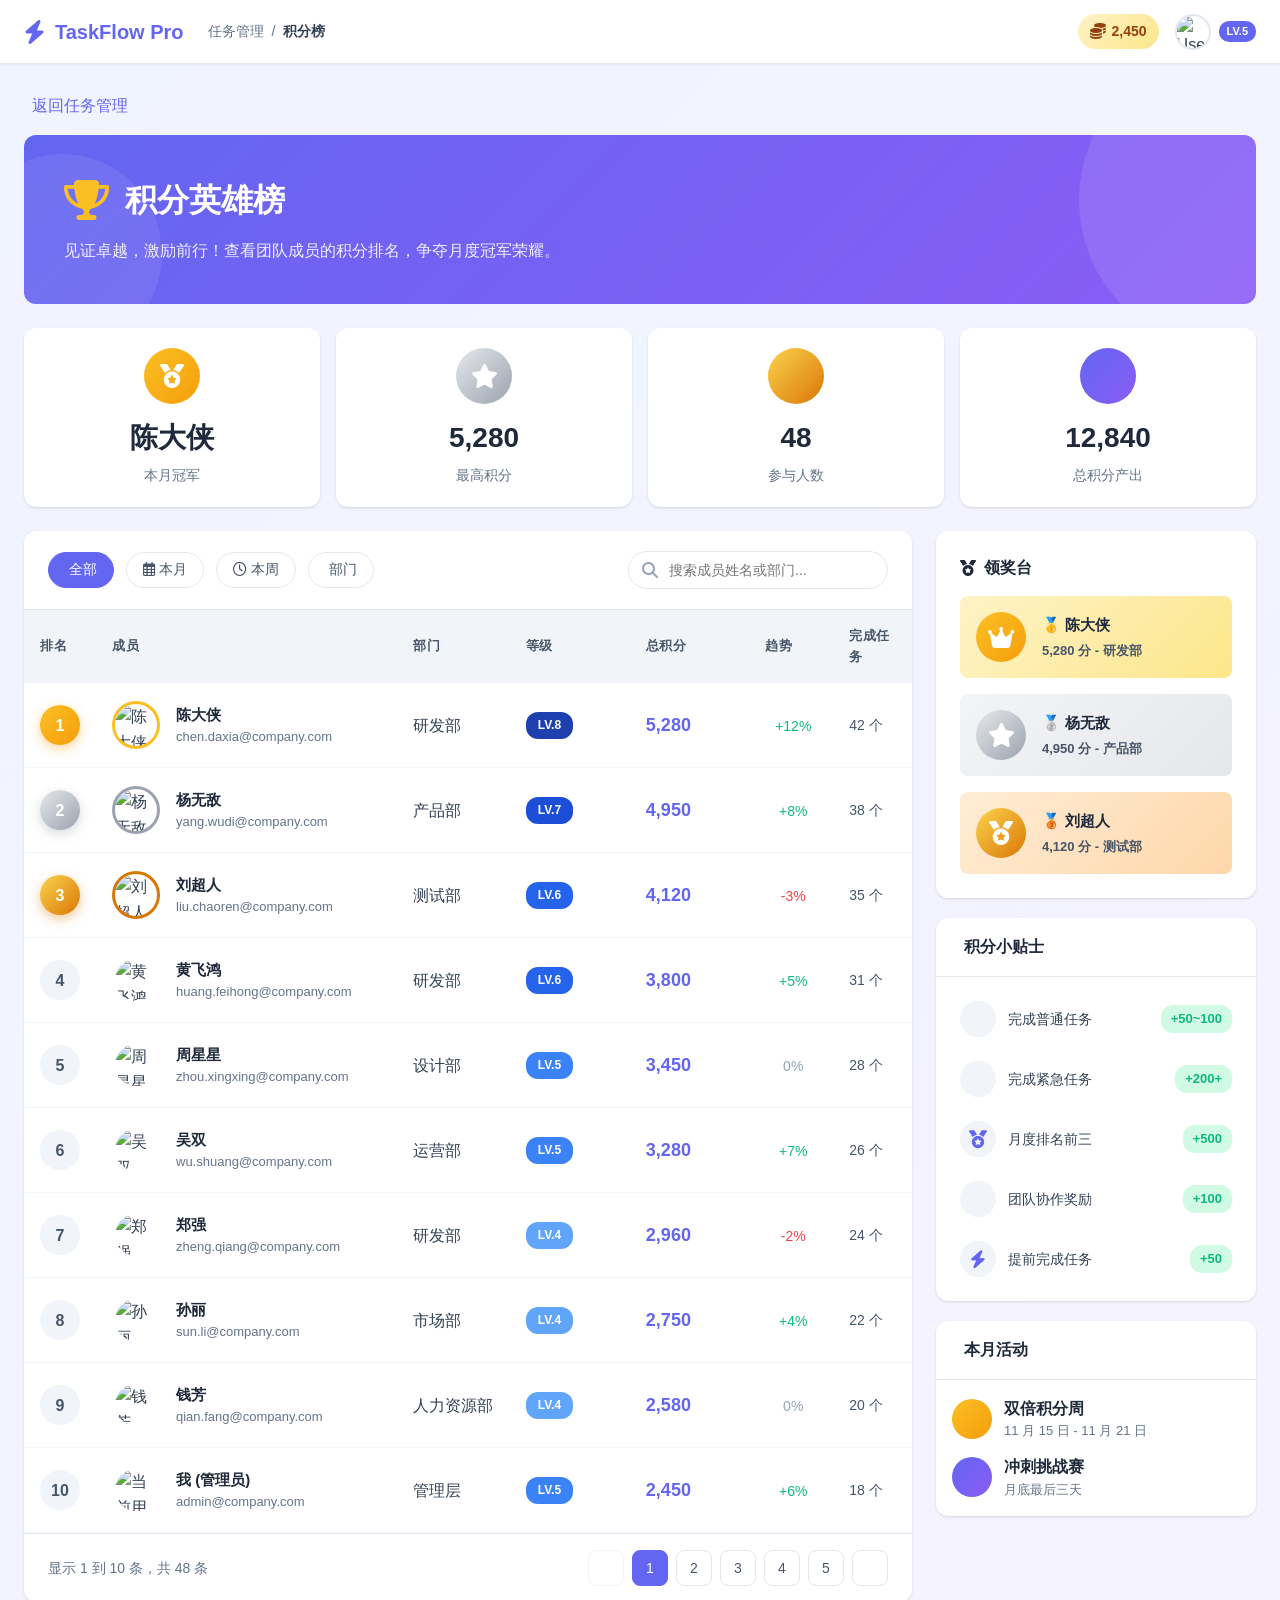
==== leaderboard.html @ abf3a522 "Title: 添加积分榜页面并实现英雄榜跳转功能 Key features implemented: - 新增 leaderboard.html 页面，包含完整的积分排行榜功能，包括排名展示、统计卡片" ====
<!DOCTYPE html>
<html lang="zh-CN">
<head>
    <meta charset="UTF-8">
    <meta name="viewport" content="width=device-width, initial-scale=1.0">
    <title>积分榜 - 任务与积分管理系统</title>
    <link rel="stylesheet" href="fonts/font-awesome.min.css">
    <link rel="stylesheet" href="styles.css">
    <style>
        /* 积分榜页面特有样式 */
        .leaderboard-content {
            max-width: 1400px;
            margin: 0 auto;
            padding: 24px;
        }

        .leaderboard-header {
            background: linear-gradient(135deg, var(--primary) 0%, var(--secondary) 100%);
            border-radius: var(--radius-lg);
            padding: 40px;
            color: var(--white);
            margin-bottom: 24px;
            position: relative;
            overflow: hidden;
        }

        .leaderboard-header::before {
            content: '';
            position: absolute;
            top: -50%;
            right: -10%;
            width: 300px;
            height: 300px;
            background: rgba(255,255,255,0.1);
            border-radius: 50%;
        }

        .leaderboard-header::after {
            content: '';
            position: absolute;
            bottom: -30%;
            left: -5%;
            width: 200px;
            height: 200px;
            background: rgba(255,255,255,0.08);
            border-radius: 50%;
        }

        .leaderboard-title {
            font-size: 32px;
            font-weight: 700;
            margin-bottom: 12px;
            display: flex;
            align-items: center;
            gap: 16px;
            position: relative;
            z-index: 1;
        }

        .leaderboard-title i {
            font-size: 40px;
            color: #fbbf24;
        }

        .leaderboard-subtitle {
            font-size: 16px;
            opacity: 0.9;
            position: relative;
            z-index: 1;
        }

        .leaderboard-stats {
            display: grid;
            grid-template-columns: repeat(4, 1fr);
            gap: 16px;
            margin-bottom: 24px;
        }

        .lb-stat-card {
            background: var(--white);
            border-radius: var(--radius-lg);
            padding: 20px;
            box-shadow: var(--shadow);
            text-align: center;
            transition: transform 0.2s, box-shadow 0.2s;
        }

        .lb-stat-card:hover {
            transform: translateY(-4px);
            box-shadow: var(--shadow-md);
        }

        .lb-stat-icon {
            width: 56px;
            height: 56px;
            margin: 0 auto 12px;
            border-radius: 50%;
            display: flex;
            align-items: center;
            justify-content: center;
            font-size: 24px;
        }

        .lb-stat-icon.gold { background: linear-gradient(135deg, #fbbf24 0%, #f59e0b 100%); color: var(--white); }
        .lb-stat-icon.silver { background: linear-gradient(135deg, #e5e7eb 0%, #9ca3af 100%); color: var(--white); }
        .lb-stat-icon.bronze { background: linear-gradient(135deg, #fcd34d 0%, #d97706 100%); color: var(--white); }
        .lb-stat-icon.participants { background: linear-gradient(135deg, var(--primary) 0%, var(--secondary) 100%); color: var(--white); }

        .lb-stat-value {
            font-size: 28px;
            font-weight: 700;
            color: var(--dark);
            display: block;
        }

        .lb-stat-label {
            font-size: 14px;
            color: var(--gray-500);
            margin-top: 4px;
            display: block;
        }

        .leaderboard-main {
            display: grid;
            grid-template-columns: 1fr 320px;
            gap: 24px;
        }

        .ranking-table-section {
            background: var(--white);
            border-radius: var(--radius-lg);
            box-shadow: var(--shadow);
            overflow: hidden;
        }

        .table-filters {
            padding: 20px 24px;
            border-bottom: 1px solid var(--gray-200);
            display: flex;
            align-items: center;
            justify-content: space-between;
            flex-wrap: wrap;
            gap: 16px;
        }

        .filter-group {
            display: flex;
            align-items: center;
            gap: 12px;
        }

        .filter-btn {
            padding: 8px 16px;
            border: 1px solid var(--gray-200);
            background: var(--white);
            border-radius: 20px;
            font-size: 14px;
            font-weight: 500;
            color: var(--gray-600);
            cursor: pointer;
            transition: all 0.2s;
        }

        .filter-btn:hover {
            border-color: var(--primary);
            color: var(--primary);
        }

        .filter-btn.active {
            background: var(--primary);
            color: var(--white);
            border-color: var(--primary);
        }

        .search-filter {
            position: relative;
        }

        .search-filter input {
            padding: 10px 16px 10px 40px;
            border: 1px solid var(--gray-200);
            border-radius: 20px;
            font-size: 14px;
            width: 260px;
            transition: border-color 0.2s, box-shadow 0.2s;
        }

        .search-filter i {
            position: absolute;
            left: 14px;
            top: 50%;
            transform: translateY(-50%);
            color: var(--gray-400);
        }

        .search-filter input:focus {
            outline: none;
            border-color: var(--primary);
            box-shadow: 0 0 0 3px rgba(99, 102, 241, 0.1);
        }

        .leaderboard-table {
            width: 100%;
            border-collapse: collapse;
        }

        .leaderboard-table thead {
            background: var(--gray-100);
        }

        .leaderboard-table th {
            padding: 16px;
            text-align: left;
            font-size: 13px;
            font-weight: 600;
            color: var(--gray-600);
            text-transform: uppercase;
            letter-spacing: 0.5px;
        }

        .leaderboard-table td {
            padding: 18px 16px;
            border-bottom: 1px solid var(--gray-100);
            vertical-align: middle;
        }

        .leaderboard-table tbody tr {
            transition: background 0.2s;
        }

        .leaderboard-table tbody tr:hover {
            background: #fafaff;
        }

        .rank-cell {
            width: 80px;
            text-align: center;
        }

        .rank-badge {
            width: 40px;
            height: 40px;
            border-radius: 50%;
            display: flex;
            align-items: center;
            justify-content: center;
            font-weight: 700;
            font-size: 16px;
            margin: 0 auto;
        }

        .rank-badge.rank-1 {
            background: linear-gradient(135deg, #fbbf24 0%, #f59e0b 100%);
            color: var(--white);
            box-shadow: 0 4px 12px rgba(245, 158, 11, 0.4);
        }

        .rank-badge.rank-2 {
            background: linear-gradient(135deg, #e5e7eb 0%, #9ca3af 100%);
            color: var(--white);
            box-shadow: 0 4px 12px rgba(156, 163, 175, 0.4);
        }

        .rank-badge.rank-3 {
            background: linear-gradient(135deg, #fcd34d 0%, #d97706 100%);
            color: var(--white);
            box-shadow: 0 4px 12px rgba(217, 119, 6, 0.4);
        }

        .rank-badge.rank-other {
            background: var(--gray-100);
            color: var(--gray-600);
        }

        .user-cell {
            display: flex;
            align-items: center;
            gap: 16px;
        }

        .user-cell img {
            width: 48px;
            height: 48px;
            border-radius: 50%;
            border: 3px solid transparent;
        }

        .rank-1 .user-cell img { border-color: #fbbf24; }
        .rank-2 .user-cell img { border-color: #9ca3af; }
        .rank-3 .user-cell img { border-color: #d97706; }

        .user-info-cell {
            display: flex;
            flex-direction: column;
        }

        .user-name {
            font-weight: 600;
            font-size: 15px;
            color: var(--dark);
        }

        .user-dept {
            font-size: 13px;
            color: var(--gray-500);
        }

        .points-cell {
            font-weight: 700;
            font-size: 18px;
            color: var(--primary);
        }

        .trend-cell {
            width: 80px;
            text-align: center;
        }

        .trend-up {
            color: var(--success);
            font-size: 14px;
        }

        .trend-down {
            color: var(--danger);
            font-size: 14px;
        }

        .trend-stable {
            color: var(--gray-400);
            font-size: 14px;
        }

        .tasks-cell {
            font-size: 14px;
            color: var(--gray-600);
        }

        .level-badge {
            display: inline-block;
            padding: 4px 12px;
            border-radius: 12px;
            font-size: 12px;
            font-weight: 600;
        }

        .level-badge.lv-1 { background: #dbeafe; color: #1e40af; }
        .level-badge.lv-2 { background: #bfdbfe; color: #1e3a8a; }
        .level-badge.lv-3 { background: #93c5fd; color: #1e3a8a; }
        .level-badge.lv-4 { background: #60a5fa; color: var(--white); }
        .level-badge.lv-5 { background: #3b82f6; color: var(--white); }
        .level-badge.lv-6 { background: #2563eb; color: var(--white); }
        .level-badge.lv-7 { background: #1d4ed8; color: var(--white); }
        .level-badge.lv-8 { background: #1e40af; color: var(--white); }
        .level-badge.lv-9 { background: #1e3a8a; color: var(--white); }
        .level-badge.lv-10 { background: linear-gradient(135deg, #7c3aed 0%, #6366f1 100%); color: var(--white); }

        /* 侧边栏 */
        .leaderboard-sidebar {
            display: flex;
            flex-direction: column;
            gap: 20px;
        }

        .medal-card {
            background: var(--white);
            border-radius: var(--radius-lg);
            box-shadow: var(--shadow);
            padding: 24px;
        }

        .medal-card .card-header {
            border-bottom: none;
            padding: 0 0 16px 0;
        }

        .medal-card .card-header h3 {
            font-size: 16px;
            font-weight: 700;
            color: var(--dark);
            display: flex;
            align-items: center;
            gap: 8px;
        }

        .medal-list {
            display: flex;
            flex-direction: column;
            gap: 16px;
        }

        .medal-item {
            display: flex;
            align-items: center;
            gap: 16px;
            padding: 16px;
            background: var(--gray-100);
            border-radius: var(--radius);
        }

        .medal-item.first {
            background: linear-gradient(135deg, #fef3c7 0%, #fde68a 100%);
        }

        .medal-item.second {
            background: linear-gradient(135deg, #f3f4f6 0%, #e5e7eb 100%);
        }

        .medal-item.third {
            background: linear-gradient(135deg, #ffedd5 0%, #fed7aa 100%);
        }

        .medal-icon {
            width: 50px;
            height: 50px;
            border-radius: 50%;
            display: flex;
            align-items: center;
            justify-content: center;
            font-size: 24px;
        }

        .medal-icon.gold { background: linear-gradient(135deg, #fbbf24 0%, #f59e0b 100%); color: var(--white); }
        .medal-icon.silver { background: linear-gradient(135deg, #e5e7eb 0%, #9ca3af 100%); color: var(--white); }
        .medal-icon.bronze { background: linear-gradient(135deg, #fcd34d 0%, #d97706 100%); color: var(--white); }

        .medal-user {
            flex: 1;
        }

        .medal-user .name {
            font-weight: 600;
            font-size: 15px;
            color: var(--dark);
            display: block;
        }

        .medal-user .score {
            font-size: 13px;
            color: var(--gray-600);
        }

        .rules-card {
            background: var(--white);
            border-radius: var(--radius-lg);
            box-shadow: var(--shadow);
            overflow: hidden;
        }

        .back-link {
            display: inline-flex;
            align-items: center;
            gap: 8px;
            color: var(--primary);
            text-decoration: none;
            font-weight: 500;
            margin-bottom: 16px;
            transition: color 0.2s;
        }

        .back-link:hover {
            color: var(--primary-dark);
        }

        /* 响应式 */
        @media (max-width: 1024px) {
            .leaderboard-main {
                grid-template-columns: 1fr;
            }

            .leaderboard-stats {
                grid-template-columns: repeat(2, 1fr);
            }
        }

        @media (max-width: 768px) {
            .leaderboard-header {
                padding: 24px;
            }

            .leaderboard-title {
                font-size: 24px;
            }

            .leaderboard-stats {
                grid-template-columns: 1fr;
            }

            .table-filters {
                flex-direction: column;
                align-items: stretch;
            }

            .filter-group {
                flex-wrap: wrap;
            }

            .search-filter input {
                width: 100%;
            }

            .leaderboard-table {
                font-size: 14px;
            }

            .rank-cell {
                width: 60px;
            }

            .rank-badge {
                width: 32px;
                height: 32px;
                font-size: 14px;
            }
        }
    </style>
</head>
<body>
    <header class="top-nav">
        <div class="nav-left">
            <div class="logo">
                <i class="fa-solid fa-bolt"></i>
                <span>TaskFlow Pro</span>
            </div>
            <div class="breadcrumb">
                <a href="index.html" style="color: var(--gray-500); text-decoration: none;">任务管理</a>
                <span>/</span>
                <span class="active">积分榜</span>
            </div>
        </div>
        <div class="nav-right">
            <div class="user-info">
                <div class="points-badge">
                    <i class="fa-solid fa-coins"></i>
                    <span id="user-points">2,450</span>
                </div>
                <div class="user-avatar">
                    <img src="https://ui-avatars.com/api/?name=Admin&background=6366f1&color=fff" alt="User">
                    <span class="level-tag">LV.5</span>
                </div>
            </div>
        </div>
    </header>

    <main class="leaderboard-content">
        <a href="index.html" class="back-link">
            <i class="fa-solid fa-arrow-left"></i>
            返回任务管理
        </a>

        <section class="leaderboard-header">
            <h1 class="leaderboard-title">
                <i class="fa-solid fa-trophy"></i>
                积分英雄榜
            </h1>
            <p class="leaderboard-subtitle">见证卓越，激励前行！查看团队成员的积分排名，争夺月度冠军荣耀。</p>
        </section>

        <section class="leaderboard-stats">
            <div class="lb-stat-card">
                <div class="lb-stat-icon gold">
                    <i class="fa-solid fa-medal"></i>
                </div>
                <span class="lb-stat-value" id="top-player">陈大侠</span>
                <span class="lb-stat-label">本月冠军</span>
            </div>
            <div class="lb-stat-card">
                <div class="lb-stat-icon silver">
                    <i class="fa-solid fa-star"></i>
                </div>
                <span class="lb-stat-value">5,280</span>
                <span class="lb-stat-label">最高积分</span>
            </div>
            <div class="lb-stat-card">
                <div class="lb-stat-icon bronze">
                    <i class="fa-solid fa-users"></i>
                </div>
                <span class="lb-stat-value">48</span>
                <span class="lb-stat-label">参与人数</span>
            </div>
            <div class="lb-stat-card">
                <div class="lb-stat-icon participants">
                    <i class="fa-solid fa-chart-line"></i>
                </div>
                <span class="lb-stat-value">12,840</span>
                <span class="lb-stat-label">总积分产出</span>
            </div>
        </section>

        <div class="leaderboard-main">
            <section class="ranking-table-section">
                <div class="table-filters">
                    <div class="filter-group">
                        <button class="filter-btn active" data-filter="all">
                            <i class="fa-solid fa-list"></i> 全部
                        </button>
                        <button class="filter-btn" data-filter="month">
                            <i class="fa-regular fa-calendar"></i> 本月
                        </button>
                        <button class="filter-btn" data-filter="week">
                            <i class="fa-regular fa-clock"></i> 本周
                        </button>
                        <button class="filter-btn" data-filter="dept">
                            <i class="fa-solid fa-building"></i> 部门
                        </button>
                    </div>
                    <div class="search-filter">
                        <i class="fa-solid fa-magnifying-glass"></i>
                        <input type="text" placeholder="搜索成员姓名或部门...">
                    </div>
                </div>

                <div class="table-container">
                    <table class="leaderboard-table">
                        <thead>
                            <tr>
                                <th class="rank-cell">排名</th>
                                <th width="35%">成员</th>
                                <th width="15%">部门</th>
                                <th width="15%">等级</th>
                                <th width="15%">总积分</th>
                                <th width="10%">趋势</th>
                                <th width="15%">完成任务</th>
                            </tr>
                        </thead>
                        <tbody>
                            <tr class="rank-1">
                                <td class="rank-cell">
                                    <div class="rank-badge rank-1">1</div>
                                </td>
                                <td>
                                    <div class="user-cell">
                                        <img src="https://ui-avatars.com/api/?name=Chen+X&background=ffd700&color=fff" alt="陈大侠">
                                        <div class="user-info-cell">
                                            <span class="user-name">陈大侠</span>
                                            <span class="user-dept">chen.daxia@company.com</span>
                                        </div>
                                    </div>
                                </td>
                                <td>研发部</td>
                                <td><span class="level-badge lv-8">LV.8</span></td>
                                <td class="points-cell">5,280</td>
                                <td class="trend-cell"><span class="trend-up"><i class="fa-solid fa-arrow-trend-up"></i> +12%</span></td>
                                <td class="tasks-cell">42 个</td>
                            </tr>
                            <tr class="rank-2">
                                <td class="rank-cell">
                                    <div class="rank-badge rank-2">2</div>
                                </td>
                                <td>
                                    <div class="user-cell">
                                        <img src="https://ui-avatars.com/api/?name=Yang+Y&background=c0c0c0&color=fff" alt="杨无敌">
                                        <div class="user-info-cell">
                                            <span class="user-name">杨无敌</span>
                                            <span class="user-dept">yang.wudi@company.com</span>
                                        </div>
                                    </div>
                                </td>
                                <td>产品部</td>
                                <td><span class="level-badge lv-7">LV.7</span></td>
                                <td class="points-cell">4,950</td>
                                <td class="trend-cell"><span class="trend-up"><i class="fa-solid fa-arrow-trend-up"></i> +8%</span></td>
                                <td class="tasks-cell">38 个</td>
                            </tr>
                            <tr class="rank-3">
                                <td class="rank-cell">
                                    <div class="rank-badge rank-3">3</div>
                                </td>
                                <td>
                                    <div class="user-cell">
                                        <img src="https://ui-avatars.com/api/?name=Liu+S&background=cd7f32&color=fff" alt="刘超人">
                                        <div class="user-info-cell">
                                            <span class="user-name">刘超人</span>
                                            <span class="user-dept">liu.chaoren@company.com</span>
                                        </div>
                                    </div>
                                </td>
                                <td>测试部</td>
                                <td><span class="level-badge lv-6">LV.6</span></td>
                                <td class="points-cell">4,120</td>
                                <td class="trend-cell"><span class="trend-down"><i class="fa-solid fa-arrow-trend-down"></i> -3%</span></td>
                                <td class="tasks-cell">35 个</td>
                            </tr>
                            <tr>
                                <td class="rank-cell">
                                    <div class="rank-badge rank-other">4</div>
                                </td>
                                <td>
                                    <div class="user-cell">
                                        <img src="https://ui-avatars.com/api/?name=Huang+R&background=random" alt="黄飞鸿">
                                        <div class="user-info-cell">
                                            <span class="user-name">黄飞鸿</span>
                                            <span class="user-dept">huang.feihong@company.com</span>
                                        </div>
                                    </div>
                                </td>
                                <td>研发部</td>
                                <td><span class="level-badge lv-6">LV.6</span></td>
                                <td class="points-cell">3,800</td>
                                <td class="trend-cell"><span class="trend-up"><i class="fa-solid fa-arrow-trend-up"></i> +5%</span></td>
                                <td class="tasks-cell">31 个</td>
                            </tr>
                            <tr>
                                <td class="rank-cell">
                                    <div class="rank-badge rank-other">5</div>
                                </td>
                                <td>
                                    <div class="user-cell">
                                        <img src="https://ui-avatars.com/api/?name=Zhou+J&background=random" alt="周星星">
                                        <div class="user-info-cell">
                                            <span class="user-name">周星星</span>
                                            <span class="user-dept">zhou.xingxing@company.com</span>
                                        </div>
                                    </div>
                                </td>
                                <td>设计部</td>
                                <td><span class="level-badge lv-5">LV.5</span></td>
                                <td class="points-cell">3,450</td>
                                <td class="trend-cell"><span class="trend-stable"><i class="fa-solid fa-minus"></i> 0%</span></td>
                                <td class="tasks-cell">28 个</td>
                            </tr>
                            <tr>
                                <td class="rank-cell">
                                    <div class="rank-badge rank-other">6</div>
                                </td>
                                <td>
                                    <div class="user-cell">
                                        <img src="https://ui-avatars.com/api/?name=Wu+S&background=random" alt="吴双">
                                        <div class="user-info-cell">
                                            <span class="user-name">吴双</span>
                                            <span class="user-dept">wu.shuang@company.com</span>
                                        </div>
                                    </div>
                                </td>
                                <td>运营部</td>
                                <td><span class="level-badge lv-5">LV.5</span></td>
                                <td class="points-cell">3,280</td>
                                <td class="trend-cell"><span class="trend-up"><i class="fa-solid fa-arrow-trend-up"></i> +7%</span></td>
                                <td class="tasks-cell">26 个</td>
                            </tr>
                            <tr>
                                <td class="rank-cell">
                                    <div class="rank-badge rank-other">7</div>
                                </td>
                                <td>
                                    <div class="user-cell">
                                        <img src="https://ui-avatars.com/api/?name=Zheng+Q&background=random" alt="郑强">
                                        <div class="user-info-cell">
                                            <span class="user-name">郑强</span>
                                            <span class="user-dept">zheng.qiang@company.com</span>
                                        </div>
                                    </div>
                                </td>
                                <td>研发部</td>
                                <td><span class="level-badge lv-4">LV.4</span></td>
                                <td class="points-cell">2,960</td>
                                <td class="trend-cell"><span class="trend-down"><i class="fa-solid fa-arrow-trend-down"></i> -2%</span></td>
                                <td class="tasks-cell">24 个</td>
                            </tr>
                            <tr>
                                <td class="rank-cell">
                                    <div class="rank-badge rank-other">8</div>
                                </td>
                                <td>
                                    <div class="user-cell">
                                        <img src="https://ui-avatars.com/api/?name=Sun+L&background=random" alt="孙丽">
                                        <div class="user-info-cell">
                                            <span class="user-name">孙丽</span>
                                            <span class="user-dept">sun.li@company.com</span>
                                        </div>
                                    </div>
                                </td>
                                <td>市场部</td>
                                <td><span class="level-badge lv-4">LV.4</span></td>
                                <td class="points-cell">2,750</td>
                                <td class="trend-cell"><span class="trend-up"><i class="fa-solid fa-arrow-trend-up"></i> +4%</span></td>
                                <td class="tasks-cell">22 个</td>
                            </tr>
                            <tr>
                                <td class="rank-cell">
                                    <div class="rank-badge rank-other">9</div>
                                </td>
                                <td>
                                    <div class="user-cell">
                                        <img src="https://ui-avatars.com/api/?name=Qian+F&background=random" alt="钱芳">
                                        <div class="user-info-cell">
                                            <span class="user-name">钱芳</span>
                                            <span class="user-dept">qian.fang@company.com</span>
                                        </div>
                                    </div>
                                </td>
                                <td>人力资源部</td>
                                <td><span class="level-badge lv-4">LV.4</span></td>
                                <td class="points-cell">2,580</td>
                                <td class="trend-cell"><span class="trend-stable"><i class="fa-solid fa-minus"></i> 0%</span></td>
                                <td class="tasks-cell">20 个</td>
                            </tr>
                            <tr>
                                <td class="rank-cell">
                                    <div class="rank-badge rank-other">10</div>
                                </td>
                                <td>
                                    <div class="user-cell">
                                        <img src="https://ui-avatars.com/api/?name=User&background=random" alt="当前用户">
                                        <div class="user-info-cell">
                                            <span class="user-name">我 (管理员)</span>
                                            <span class="user-dept">admin@company.com</span>
                                        </div>
                                    </div>
                                </td>
                                <td>管理层</td>
                                <td><span class="level-badge lv-5">LV.5</span></td>
                                <td class="points-cell">2,450</td>
                                <td class="trend-cell"><span class="trend-up"><i class="fa-solid fa-arrow-trend-up"></i> +6%</span></td>
                                <td class="tasks-cell">18 个</td>
                            </tr>
                        </tbody>
                    </table>
                </div>

                <div class="pagination">
                    <span class="page-info">显示 1 到 10 条，共 48 条</span>
                    <div class="page-buttons">
                        <button class="page-btn disabled"><i class="fa-solid fa-chevron-left"></i></button>
                        <button class="page-btn active">1</button>
                        <button class="page-btn">2</button>
                        <button class="page-btn">3</button>
                        <button class="page-btn">4</button>
                        <button class="page-btn">5</button>
                        <button class="page-btn"><i class="fa-solid fa-chevron-right"></i></button>
                    </div>
                </div>
            </section>

            <aside class="leaderboard-sidebar">
                <div class="medal-card">
                    <div class="card-header">
                        <h3><i class="fa-solid fa-medal"></i> 领奖台</h3>
                    </div>
                    <div class="medal-list">
                        <div class="medal-item first">
                            <div class="medal-icon gold">
                                <i class="fa-solid fa-crown"></i>
                            </div>
                            <div class="medal-user">
                                <span class="name">🥇 陈大侠</span>
                                <span class="score">5,280 分 - 研发部</span>
                            </div>
                        </div>
                        <div class="medal-item second">
                            <div class="medal-icon silver">
                                <i class="fa-solid fa-star"></i>
                            </div>
                            <div class="medal-user">
                                <span class="name">🥈 杨无敌</span>
                                <span class="score">4,950 分 - 产品部</span>
                            </div>
                        </div>
                        <div class="medal-item third">
                            <div class="medal-icon bronze">
                                <i class="fa-solid fa-medal"></i>
                            </div>
                            <div class="medal-user">
                                <span class="name">🥉 刘超人</span>
                                <span class="score">4,120 分 - 测试部</span>
                            </div>
                        </div>
                    </div>
                </div>

                <div class="rules-card">
                    <div class="card-header">
                        <h3><i class="fa-regular fa-lightbulb"></i> 积分小贴士</h3>
                    </div>
                    <ul class="rules-list">
                        <li>
                            <span class="rule-icon"><i class="fa-regular fa-clipboard"></i></span>
                            <div class="rule-desc"><span>完成普通任务</span><span class="rule-points">+50~100</span></div>
                        </li>
                        <li>
                            <span class="rule-icon"><i class="fa-solid fa-fire"></i></span>
                            <div class="rule-desc"><span>完成紧急任务</span><span class="rule-points">+200+</span></div>
                        </li>
                        <li>
                            <span class="rule-icon"><i class="fa-solid fa-medal"></i></span>
                            <div class="rule-desc"><span>月度排名前三</span><span class="rule-points">+500</span></div>
                        </li>
                        <li>
                            <span class="rule-icon"><i class="fa-solid fa-users"></i></span>
                            <div class="rule-desc"><span>团队协作奖励</span><span class="rule-points">+100</span></div>
                        </li>
                        <li>
                            <span class="rule-icon"><i class="fa-solid fa-bolt"></i></span>
                            <div class="rule-desc"><span>提前完成任务</span><span class="rule-points">+50</span></div>
                        </li>
                    </ul>
                </div>

                <div class="rules-card">
                    <div class="card-header">
                        <h3><i class="fa-solid fa-calendar-trophy"></i> 本月活动</h3>
                    </div>
                    <div style="padding: 16px;">
                        <div style="display: flex; align-items: center; gap: 12px; margin-bottom: 12px;">
                            <div style="width: 40px; height: 40px; background: linear-gradient(135deg, #fbbf24 0%, #f59e0b 100%); border-radius: 50%; display: flex; align-items: center; justify-content: center; color: white; font-size: 18px;">
                                <i class="fa-solid fa-gift"></i>
                            </div>
                            <div>
                                <div style="font-weight: 600; color: var(--dark);">双倍积分周</div>
                                <div style="font-size: 13px; color: var(--gray-500);">11 月 15 日 - 11 月 21 日</div>
                            </div>
                        </div>
                        <div style="display: flex; align-items: center; gap: 12px;">
                            <div style="width: 40px; height: 40px; background: linear-gradient(135deg, var(--primary) 0%, var(--secondary) 100%); border-radius: 50%; display: flex; align-items: center; justify-content: center; color: white; font-size: 18px;">
                                <i class="fa-solid fa-flag-checkered"></i>
                            </div>
                            <div>
                                <div style="font-weight: 600; color: var(--dark);">冲刺挑战赛</div>
                                <div style="font-size: 13px; color: var(--gray-500);">月底最后三天</div>
                            </div>
                        </div>
                    </div>
                </div>
            </aside>
        </div>
    </main>

    <script>
        // 筛选按钮交互
        document.querySelectorAll('.filter-btn').forEach(btn => {
            btn.addEventListener('click', function() {
                document.querySelectorAll('.filter-btn').forEach(b => b.classList.remove('active'));
                this.classList.add('active');
            });
        });

        // 搜索功能
        const searchInput = document.querySelector('.search-filter input');
        searchInput.addEventListener('input', function() {
            const searchTerm = this.value.toLowerCase();
            document.querySelectorAll('.leaderboard-table tbody tr').forEach(row => {
                const userName = row.querySelector('.user-name')?.textContent.toLowerCase() || '';
                const userDept = row.querySelector('.user-dept')?.textContent.toLowerCase() || '';
                const dept = row.cells[2]?.textContent.toLowerCase() || '';
                
                if (userName.includes(searchTerm) || userDept.includes(searchTerm) || dept.includes(searchTerm)) {
                    row.style.display = '';
                } else {
                    row.style.display = 'none';
                }
            });
        });
    </script>
</body>
</html>
---- styles.css ----
:root {
    --primary: #6366f1;
    --primary-dark: #4f46e5;
    --secondary: #8b5cf6;
    --success: #10b981;
    --warning: #f59e0b;
    --danger: #ef4444;
    --info: #3b82f6;
    --dark: #1e293b;
    --gray-100: #f1f5f9;
    --gray-200: #e2e8f0;
    --gray-300: #cbd5e1;
    --gray-400: #94a3b8;
    --gray-500: #64748b;
    --gray-600: #475569;
    --gray-700: #334155;
    --white: #ffffff;
    --shadow-sm: 0 1px 2px 0 rgb(0 0 0 / 0.05);
    --shadow: 0 1px 3px 0 rgb(0 0 0 / 0.1), 0 1px 2px -1px rgb(0 0 0 / 0.1);
    --shadow-md: 0 4px 6px -1px rgb(0 0 0 / 0.1), 0 2px 4px -2px rgb(0 0 0 / 0.1);
    --shadow-lg: 0 10px 15px -3px rgb(0 0 0 / 0.1), 0 4px 6px -4px rgb(0 0 0 / 0.1);
    --radius: 8px;
    --radius-lg: 12px;
}

/* Font Awesome Local Fonts - 已移至 fonts/font-awesome.min.css */

* {
    margin: 0;
    padding: 0;
    box-sizing: border-box;
}

body {
    font-family: -apple-system, BlinkMacSystemFont, 'Segoe UI', Roboto, 'Helvetica Neue', Arial, sans-serif;
    background: linear-gradient(135deg, #f0f4ff 0%, #f5f3ff 100%);
    color: var(--gray-700);
    line-height: 1.6;
    min-height: 100vh;
}

/* 顶部导航 */
.top-nav {
    background: var(--white);
    border-bottom: 1px solid var(--gray-200);
    padding: 0 24px;
    height: 64px;
    display: flex;
    align-items: center;
    justify-content: space-between;
    position: sticky;
    top: 0;
    z-index: 100;
    box-shadow: var(--shadow-sm);
}

.nav-left {
    display: flex;
    align-items: center;
    gap: 24px;
}

.logo {
    display: flex;
    align-items: center;
    gap: 10px;
    font-size: 20px;
    font-weight: 700;
    color: var(--primary);
}

.logo i {
    font-size: 24px;
}

.breadcrumb {
    display: flex;
    align-items: center;
    gap: 8px;
    color: var(--gray-500);
    font-size: 14px;
}

.breadcrumb .active {
    color: var(--gray-700);
    font-weight: 600;
}

.nav-right {
    display: flex;
    align-items: center;
}

.user-info {
    display: flex;
    align-items: center;
    gap: 16px;
}

.points-badge {
    display: flex;
    align-items: center;
    gap: 6px;
    background: linear-gradient(135deg, #fef3c7 0%, #fde68a 100%);
    color: #92400e;
    padding: 6px 12px;
    border-radius: 20px;
    font-weight: 600;
    font-size: 14px;
}

.points-badge i {
    font-size: 16px;
}

.user-avatar {
    position: relative;
    display: flex;
    align-items: center;
    gap: 8px;
}

.user-avatar img {
    width: 36px;
    height: 36px;
    border-radius: 50%;
    border: 2px solid var(--gray-200);
}

.level-tag {
    background: var(--primary);
    color: var(--white);
    font-size: 11px;
    padding: 2px 8px;
    border-radius: 10px;
    font-weight: 600;
}

/* 主内容区 */
.main-content {
    max-width: 1400px;
    margin: 0 auto;
    padding: 24px;
    display: grid;
    grid-template-columns: 1fr 320px;
    gap: 24px;
}

/* 统计条 - 紧凑版 */
.stats-bar {
    grid-column: 1 / -1;
    display: grid;
    grid-template-columns: repeat(4, 1fr);
    gap: 16px;
    margin-bottom: 8px;
}

.stat-item {
    background: var(--white);
    border-radius: var(--radius-lg);
    padding: 16px 20px;
    display: flex;
    align-items: center;
    gap: 16px;
    box-shadow: var(--shadow);
    transition: transform 0.2s, box-shadow 0.2s;
}

.stat-item:hover {
    transform: translateY(-2px);
    box-shadow: var(--shadow-md);
}

.stat-item.highlight {
    background: linear-gradient(135deg, var(--primary) 0%, var(--secondary) 100%);
    color: var(--white);
}

.stat-icon {
    width: 48px;
    height: 48px;
    border-radius: var(--radius);
    display: flex;
    align-items: center;
    justify-content: center;
    font-size: 24px;
    flex-shrink: 0;
}

.stat-icon.blue { background: #dbeafe; color: var(--info); }
.stat-icon.orange { background: #ffedd5; color: var(--warning); }
.stat-icon.green { background: #d1fae5; color: var(--success); }
.stat-icon.purple { background: rgba(255,255,255,0.2); color: var(--white); }

.stat-details {
    display: flex;
    flex-direction: column;
}

.stat-value {
    font-size: 24px;
    font-weight: 700;
    line-height: 1.2;
}

.stat-label {
    font-size: 13px;
    opacity: 0.8;
}

.stat-item.highlight .stat-label {
    opacity: 0.9;
}

/* 表格区域 */
.table-section {
    background: var(--white);
    border-radius: var(--radius-lg);
    box-shadow: var(--shadow);
    overflow: hidden;
}

.section-header {
    padding: 20px 24px;
    border-bottom: 1px solid var(--gray-200);
    display: flex;
    align-items: center;
    justify-content: space-between;
    flex-wrap: wrap;
    gap: 16px;
}

.section-title {
    font-size: 18px;
    font-weight: 700;
    color: var(--dark);
}

.action-buttons {
    display: flex;
    align-items: center;
    gap: 12px;
}

.search-box {
    position: relative;
    display: flex;
    align-items: center;
}

.search-box i {
    position: absolute;
    left: 12px;
    color: var(--gray-400);
    font-size: 16px;
}

.search-box input {
    padding: 10px 12px 10px 36px;
    border: 1px solid var(--gray-200);
    border-radius: var(--radius);
    font-size: 14px;
    width: 280px;
    transition: border-color 0.2s, box-shadow 0.2s;
}

.search-box input:focus {
    outline: none;
    border-color: var(--primary);
    box-shadow: 0 0 0 3px rgba(99, 102, 241, 0.1);
}

.btn {
    display: inline-flex;
    align-items: center;
    gap: 8px;
    padding: 10px 20px;
    border: none;
    border-radius: var(--radius);
    font-size: 14px;
    font-weight: 600;
    cursor: pointer;
    transition: all 0.2s;
}

.btn-primary {
    background: linear-gradient(135deg, var(--primary) 0%, var(--primary-dark) 100%);
    color: var(--white);
    box-shadow: 0 2px 4px rgba(99, 102, 241, 0.3);
}

.btn-primary:hover {
    transform: translateY(-1px);
    box-shadow: 0 4px 8px rgba(99, 102, 241, 0.4);
}

.btn-secondary {
    background: var(--gray-100);
    color: var(--gray-700);
}

.btn-secondary:hover {
    background: var(--gray-200);
}

/* 数据表格 */
.table-container {
    overflow-x: auto;
}

.data-table {
    width: 100%;
    border-collapse: collapse;
}

.data-table thead {
    background: var(--gray-100);
}

.data-table th {
    padding: 14px 16px;
    text-align: left;
    font-size: 13px;
    font-weight: 600;
    color: var(--gray-600);
    text-transform: uppercase;
    letter-spacing: 0.5px;
    border-bottom: 1px solid var(--gray-200);
}

.data-table td {
    padding: 16px;
    border-bottom: 1px solid var(--gray-100);
    vertical-align: middle;
}

.data-table tbody tr:hover {
    background: #fafaff;
}

/* 状态徽章 */
.status-badge {
    display: inline-flex;
    align-items: center;
    gap: 6px;
    padding: 6px 12px;
    border-radius: 20px;
    font-size: 13px;
    font-weight: 500;
}

.status-done {
    background: #d1fae5;
    color: #065f46;
}

.status-progress {
    background: #dbeafe;
    color: #1e40af;
}

.status-pending {
    background: #f3f4f6;
    color: #4b5563;
}

/* 任务名称 */
.task-name {
    display: flex;
    flex-direction: column;
    gap: 4px;
}

.task-id {
    font-size: 12px;
    color: var(--gray-400);
    font-weight: 500;
}

/* 优先级徽章 */
.priority-badge {
    display: inline-flex;
    align-items: center;
    gap: 4px;
    padding: 4px 10px;
    border-radius: 6px;
    font-size: 12px;
    font-weight: 600;
}

.priority-badge.urgent {
    background: #fee2e2;
    color: #991b1b;
}

.priority-badge.high {
    background: #ffedd5;
    color: #9a3412;
}

.priority-badge.medium {
    background: #fef3c7;
    color: #92400e;
}

.priority-badge.low {
    background: #e0e7ff;
    color: #3730a3;
}

/* 负责人 */
.assignee {
    display: flex;
    align-items: center;
    gap: 8px;
}

.assignee img {
    width: 28px;
    height: 28px;
    border-radius: 50%;
}

.assignee span {
    font-weight: 500;
}

.date-cell {
    color: var(--gray-600);
    font-size: 14px;
}

.points-value {
    display: inline-block;
    background: linear-gradient(135deg, #fef3c7 0%, #fde68a 100%);
    color: #92400e;
    padding: 4px 12px;
    border-radius: 20px;
    font-weight: 700;
    font-size: 14px;
}

/* 操作按钮 */
.btn-icon {
    background: transparent;
    border: none;
    color: var(--gray-400);
    cursor: pointer;
    padding: 6px;
    border-radius: 6px;
    transition: all 0.2s;
    font-size: 18px;
}

.btn-icon:hover {
    background: var(--gray-100);
    color: var(--primary);
}

.btn-icon.success:hover {
    color: var(--success);
    background: #d1fae5;
}

/* 分页 */
.pagination {
    padding: 16px 24px;
    display: flex;
    align-items: center;
    justify-content: space-between;
    border-top: 1px solid var(--gray-200);
}

.page-info {
    font-size: 14px;
    color: var(--gray-500);
}

.page-buttons {
    display: flex;
    gap: 8px;
}

.page-btn {
    width: 36px;
    height: 36px;
    display: flex;
    align-items: center;
    justify-content: center;
    border: 1px solid var(--gray-200);
    background: var(--white);
    border-radius: var(--radius);
    cursor: pointer;
    font-size: 14px;
    font-weight: 500;
    color: var(--gray-600);
    transition: all 0.2s;
}

.page-btn:hover:not(.disabled):not(.active) {
    border-color: var(--primary);
    color: var(--primary);
}

.page-btn.active {
    background: var(--primary);
    color: var(--white);
    border-color: var(--primary);
}

.page-btn.disabled {
    opacity: 0.5;
    cursor: not-allowed;
}

/* 侧边栏 */
.sidebar {
    display: flex;
    flex-direction: column;
    gap: 20px;
}

.card {
    background: var(--white);
    border-radius: var(--radius-lg);
    box-shadow: var(--shadow);
    overflow: hidden;
}

.card-header {
    padding: 16px 20px;
    border-bottom: 1px solid var(--gray-200);
    display: flex;
    align-items: center;
    justify-content: space-between;
}

.card-header h3 {
    font-size: 16px;
    font-weight: 700;
    color: var(--dark);
    display: flex;
    align-items: center;
    gap: 8px;
}

.view-all {
    font-size: 13px;
    color: var(--primary);
    text-decoration: none;
    font-weight: 500;
}

.view-all:hover {
    text-decoration: underline;
}

/* 排行榜 */
.ranking-list {
    padding: 12px;
}

.rank-item {
    display: flex;
    align-items: center;
    gap: 12px;
    padding: 12px;
    border-radius: var(--radius);
    transition: background 0.2s;
}

.rank-item:hover {
    background: var(--gray-100);
}

.rank-num {
    width: 28px;
    height: 28px;
    display: flex;
    align-items: center;
    justify-content: center;
    font-weight: 700;
    font-size: 14px;
    color: var(--gray-500);
}

.rank-1 .rank-num {
    background: linear-gradient(135deg, #fbbf24 0%, #f59e0b 100%);
    color: var(--white);
    border-radius: 50%;
}

.rank-2 .rank-num {
    background: linear-gradient(135deg, #e5e7eb 0%, #9ca3af 100%);
    color: var(--white);
    border-radius: 50%;
}

.rank-3 .rank-num {
    background: linear-gradient(135deg, #fcd34d 0%, #d97706 100%);
    color: var(--white);
    border-radius: 50%;
}

.rank-item .avatar {
    width: 40px;
    height: 40px;
    border-radius: 50%;
    border: 2px solid var(--gray-200);
}

.rank-1 .avatar { border-color: #fbbf24; }
.rank-2 .avatar { border-color: #9ca3af; }
.rank-3 .avatar { border-color: #d97706; }

.rank-info {
    flex: 1;
    display: flex;
    flex-direction: column;
}

.rank-info .name {
    font-weight: 600;
    font-size: 14px;
    color: var(--dark);
}

.rank-info .dept {
    font-size: 12px;
    color: var(--gray-500);
}

.score {
    font-weight: 700;
    color: var(--primary);
    font-size: 15px;
}

/* 积分规则 */
.rules-list {
    list-style: none;
    padding: 12px;
}

.rules-list li {
    display: flex;
    align-items: center;
    gap: 12px;
    padding: 12px;
    border-radius: var(--radius);
    transition: background 0.2s;
}

.rules-list li:hover {
    background: var(--gray-100);
}

.rule-icon {
    width: 36px;
    height: 36px;
    background: var(--gray-100);
    border-radius: 50%;
    display: flex;
    align-items: center;
    justify-content: center;
    color: var(--primary);
    font-size: 18px;
}

.rule-desc {
    flex: 1;
    display: flex;
    justify-content: space-between;
    align-items: center;
    font-size: 14px;
}

.rule-desc span:first-child {
    color: var(--gray-700);
}

.rule-points {
    font-weight: 700;
    color: var(--success);
    background: #d1fae5;
    padding: 4px 10px;
    border-radius: 12px;
    font-size: 13px;
}

/* 弹窗 */
.modal-overlay {
    position: fixed;
    top: 0;
    left: 0;
    right: 0;
    bottom: 0;
    background: rgba(0, 0, 0, 0.5);
    display: flex;
    align-items: center;
    justify-content: center;
    z-index: 1000;
    backdrop-filter: blur(4px);
}

.modal {
    background: var(--white);
    border-radius: var(--radius-lg);
    width: 100%;
    max-width: 560px;
    max-height: 90vh;
    overflow-y: auto;
    box-shadow: var(--shadow-lg);
    animation: modalSlideIn 0.3s ease;
}

@keyframes modalSlideIn {
    from {
        opacity: 0;
        transform: translateY(-20px);
    }
    to {
        opacity: 1;
        transform: translateY(0);
    }
}

.modal-header {
    padding: 20px 24px;
    border-bottom: 1px solid var(--gray-200);
    display: flex;
    align-items: center;
    justify-content: space-between;
}

.modal-header h3 {
    font-size: 18px;
    font-weight: 700;
    color: var(--dark);
}

.close-btn {
    background: transparent;
    border: none;
    font-size: 24px;
    color: var(--gray-400);
    cursor: pointer;
    padding: 4px;
    border-radius: 6px;
    transition: all 0.2s;
}

.close-btn:hover {
    background: var(--gray-100);
    color: var(--gray-600);
}

.modal-body {
    padding: 24px;
}

.form-group {
    margin-bottom: 20px;
}

.form-group label {
    display: block;
    font-size: 14px;
    font-weight: 600;
    color: var(--gray-700);
    margin-bottom: 8px;
}

.form-control {
    width: 100%;
    padding: 10px 14px;
    border: 1px solid var(--gray-200);
    border-radius: var(--radius);
    font-size: 14px;
    transition: border-color 0.2s, box-shadow 0.2s;
    font-family: inherit;
}

.form-control:focus {
    outline: none;
    border-color: var(--primary);
    box-shadow: 0 0 0 3px rgba(99, 102, 241, 0.1);
}

.form-row {
    display: grid;
    grid-template-columns: 1fr 1fr;
    gap: 16px;
}

.help-text {
    font-size: 12px;
    color: var(--gray-500);
    margin-top: 6px;
    display: block;
}

.modal-footer {
    padding: 16px 24px;
    border-top: 1px solid var(--gray-200);
    display: flex;
    justify-content: flex-end;
    gap: 12px;
}

/* 响应式 */
@media (max-width: 1024px) {
    .main-content {
        grid-template-columns: 1fr;
    }
    
    .sidebar {
        order: -1;
    }
    
    .stats-bar {
        grid-template-columns: repeat(2, 1fr);
    }
}

@media (max-width: 768px) {
    .top-nav {
        padding: 0 16px;
    }
    
    .nav-left {
        gap: 16px;
    }
    
    .logo span {
        display: none;
    }
    
    .stats-bar {
        grid-template-columns: 1fr;
    }
    
    .section-header {
        flex-direction: column;
        align-items: stretch;
    }
    
    .action-buttons {
        flex-direction: column;
    }
    
    .search-box input {
        width: 100%;
    }
    
    .form-row {
        grid-template-columns: 1fr;
    }
}
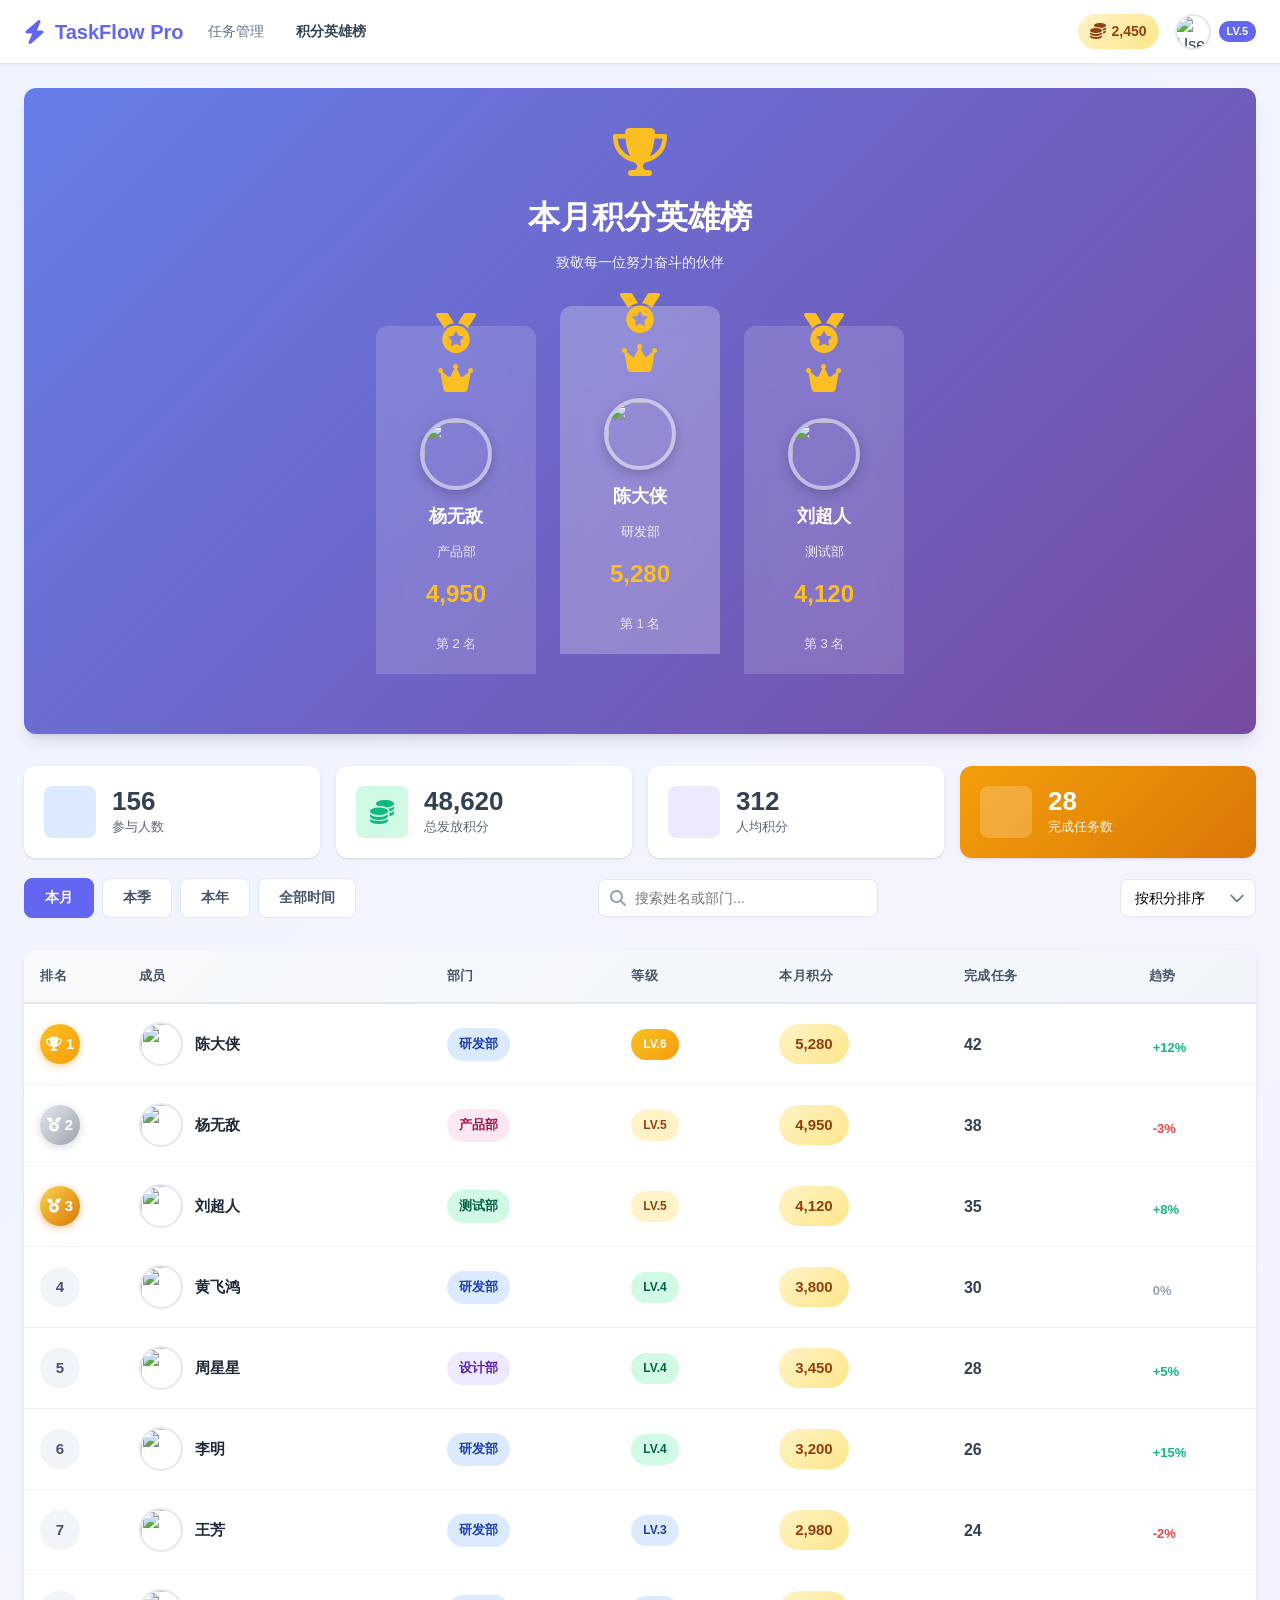
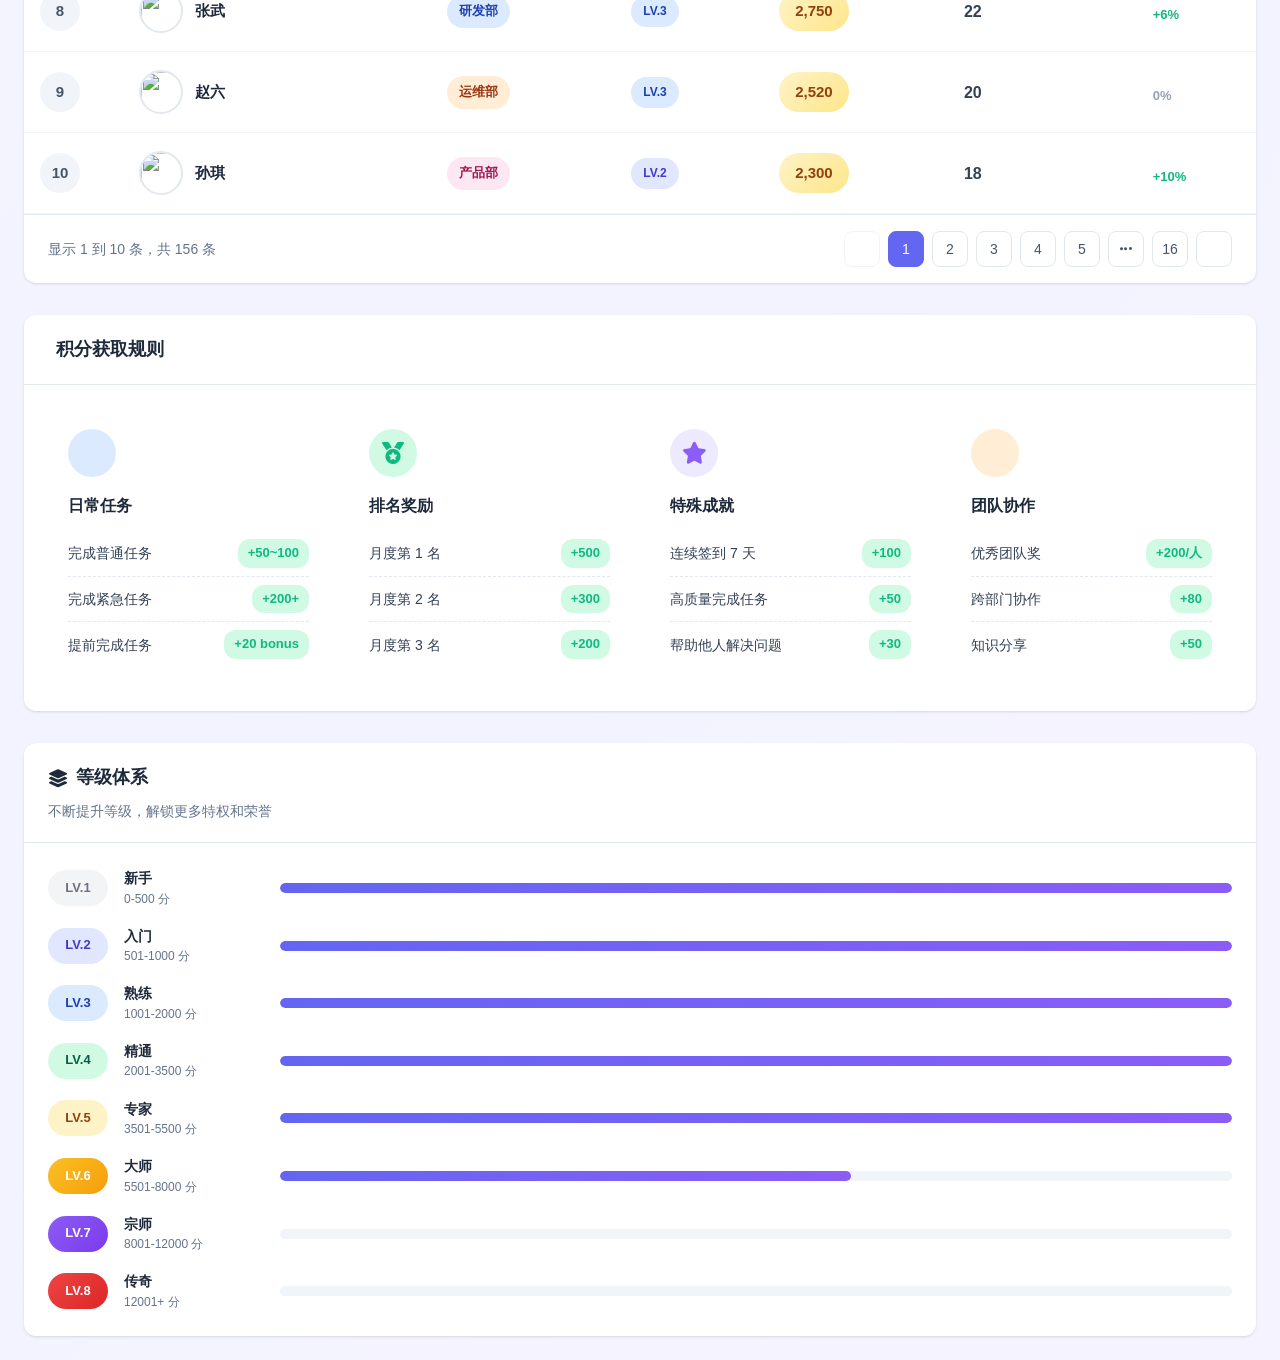
==== commit 0528a6bd: "feat: 添加积分榜页面，点击'查看全部'可跳转 - 新建 leaderboard.html 积分榜页面，包含：   - 荣誉展示台（前三名颁奖台效果）   - 数据统计概览（参与人数、总积分等） " ====
--- a/leaderboard.html
+++ b/leaderboard.html
@@ -3,517 +3,10 @@
 <head>
     <meta charset="UTF-8">
     <meta name="viewport" content="width=device-width, initial-scale=1.0">
-    <title>积分榜 - 任务与积分管理系统</title>
+    <title>积分英雄榜 - TaskFlow Pro</title>
     <link rel="stylesheet" href="fonts/font-awesome.min.css">
     <link rel="stylesheet" href="styles.css">
-    <style>
-        /* 积分榜页面特有样式 */
-        .leaderboard-content {
-            max-width: 1400px;
-            margin: 0 auto;
-            padding: 24px;
-        }
-
-        .leaderboard-header {
-            background: linear-gradient(135deg, var(--primary) 0%, var(--secondary) 100%);
-            border-radius: var(--radius-lg);
-            padding: 40px;
-            color: var(--white);
-            margin-bottom: 24px;
-            position: relative;
-            overflow: hidden;
-        }
-
-        .leaderboard-header::before {
-            content: '';
-            position: absolute;
-            top: -50%;
-            right: -10%;
-            width: 300px;
-            height: 300px;
-            background: rgba(255,255,255,0.1);
-            border-radius: 50%;
-        }
-
-        .leaderboard-header::after {
-            content: '';
-            position: absolute;
-            bottom: -30%;
-            left: -5%;
-            width: 200px;
-            height: 200px;
-            background: rgba(255,255,255,0.08);
-            border-radius: 50%;
-        }
-
-        .leaderboard-title {
-            font-size: 32px;
-            font-weight: 700;
-            margin-bottom: 12px;
-            display: flex;
-            align-items: center;
-            gap: 16px;
-            position: relative;
-            z-index: 1;
-        }
-
-        .leaderboard-title i {
-            font-size: 40px;
-            color: #fbbf24;
-        }
-
-        .leaderboard-subtitle {
-            font-size: 16px;
-            opacity: 0.9;
-            position: relative;
-            z-index: 1;
-        }
-
-        .leaderboard-stats {
-            display: grid;
-            grid-template-columns: repeat(4, 1fr);
-            gap: 16px;
-            margin-bottom: 24px;
-        }
-
-        .lb-stat-card {
-            background: var(--white);
-            border-radius: var(--radius-lg);
-            padding: 20px;
-            box-shadow: var(--shadow);
-            text-align: center;
-            transition: transform 0.2s, box-shadow 0.2s;
-        }
-
-        .lb-stat-card:hover {
-            transform: translateY(-4px);
-            box-shadow: var(--shadow-md);
-        }
-
-        .lb-stat-icon {
-            width: 56px;
-            height: 56px;
-            margin: 0 auto 12px;
-            border-radius: 50%;
-            display: flex;
-            align-items: center;
-            justify-content: center;
-            font-size: 24px;
-        }
-
-        .lb-stat-icon.gold { background: linear-gradient(135deg, #fbbf24 0%, #f59e0b 100%); color: var(--white); }
-        .lb-stat-icon.silver { background: linear-gradient(135deg, #e5e7eb 0%, #9ca3af 100%); color: var(--white); }
-        .lb-stat-icon.bronze { background: linear-gradient(135deg, #fcd34d 0%, #d97706 100%); color: var(--white); }
-        .lb-stat-icon.participants { background: linear-gradient(135deg, var(--primary) 0%, var(--secondary) 100%); color: var(--white); }
-
-        .lb-stat-value {
-            font-size: 28px;
-            font-weight: 700;
-            color: var(--dark);
-            display: block;
-        }
-
-        .lb-stat-label {
-            font-size: 14px;
-            color: var(--gray-500);
-            margin-top: 4px;
-            display: block;
-        }
-
-        .leaderboard-main {
-            display: grid;
-            grid-template-columns: 1fr 320px;
-            gap: 24px;
-        }
-
-        .ranking-table-section {
-            background: var(--white);
-            border-radius: var(--radius-lg);
-            box-shadow: var(--shadow);
-            overflow: hidden;
-        }
-
-        .table-filters {
-            padding: 20px 24px;
-            border-bottom: 1px solid var(--gray-200);
-            display: flex;
-            align-items: center;
-            justify-content: space-between;
-            flex-wrap: wrap;
-            gap: 16px;
-        }
-
-        .filter-group {
-            display: flex;
-            align-items: center;
-            gap: 12px;
-        }
-
-        .filter-btn {
-            padding: 8px 16px;
-            border: 1px solid var(--gray-200);
-            background: var(--white);
-            border-radius: 20px;
-            font-size: 14px;
-            font-weight: 500;
-            color: var(--gray-600);
-            cursor: pointer;
-            transition: all 0.2s;
-        }
-
-        .filter-btn:hover {
-            border-color: var(--primary);
-            color: var(--primary);
-        }
-
-        .filter-btn.active {
-            background: var(--primary);
-            color: var(--white);
-            border-color: var(--primary);
-        }
-
-        .search-filter {
-            position: relative;
-        }
-
-        .search-filter input {
-            padding: 10px 16px 10px 40px;
-            border: 1px solid var(--gray-200);
-            border-radius: 20px;
-            font-size: 14px;
-            width: 260px;
-            transition: border-color 0.2s, box-shadow 0.2s;
-        }
-
-        .search-filter i {
-            position: absolute;
-            left: 14px;
-            top: 50%;
-            transform: translateY(-50%);
-            color: var(--gray-400);
-        }
-
-        .search-filter input:focus {
-            outline: none;
-            border-color: var(--primary);
-            box-shadow: 0 0 0 3px rgba(99, 102, 241, 0.1);
-        }
-
-        .leaderboard-table {
-            width: 100%;
-            border-collapse: collapse;
-        }
-
-        .leaderboard-table thead {
-            background: var(--gray-100);
-        }
-
-        .leaderboard-table th {
-            padding: 16px;
-            text-align: left;
-            font-size: 13px;
-            font-weight: 600;
-            color: var(--gray-600);
-            text-transform: uppercase;
-            letter-spacing: 0.5px;
-        }
-
-        .leaderboard-table td {
-            padding: 18px 16px;
-            border-bottom: 1px solid var(--gray-100);
-            vertical-align: middle;
-        }
-
-        .leaderboard-table tbody tr {
-            transition: background 0.2s;
-        }
-
-        .leaderboard-table tbody tr:hover {
-            background: #fafaff;
-        }
-
-        .rank-cell {
-            width: 80px;
-            text-align: center;
-        }
-
-        .rank-badge {
-            width: 40px;
-            height: 40px;
-            border-radius: 50%;
-            display: flex;
-            align-items: center;
-            justify-content: center;
-            font-weight: 700;
-            font-size: 16px;
-            margin: 0 auto;
-        }
-
-        .rank-badge.rank-1 {
-            background: linear-gradient(135deg, #fbbf24 0%, #f59e0b 100%);
-            color: var(--white);
-            box-shadow: 0 4px 12px rgba(245, 158, 11, 0.4);
-        }
-
-        .rank-badge.rank-2 {
-            background: linear-gradient(135deg, #e5e7eb 0%, #9ca3af 100%);
-            color: var(--white);
-            box-shadow: 0 4px 12px rgba(156, 163, 175, 0.4);
-        }
-
-        .rank-badge.rank-3 {
-            background: linear-gradient(135deg, #fcd34d 0%, #d97706 100%);
-            color: var(--white);
-            box-shadow: 0 4px 12px rgba(217, 119, 6, 0.4);
-        }
-
-        .rank-badge.rank-other {
-            background: var(--gray-100);
-            color: var(--gray-600);
-        }
-
-        .user-cell {
-            display: flex;
-            align-items: center;
-            gap: 16px;
-        }
-
-        .user-cell img {
-            width: 48px;
-            height: 48px;
-            border-radius: 50%;
-            border: 3px solid transparent;
-        }
-
-        .rank-1 .user-cell img { border-color: #fbbf24; }
-        .rank-2 .user-cell img { border-color: #9ca3af; }
-        .rank-3 .user-cell img { border-color: #d97706; }
-
-        .user-info-cell {
-            display: flex;
-            flex-direction: column;
-        }
-
-        .user-name {
-            font-weight: 600;
-            font-size: 15px;
-            color: var(--dark);
-        }
-
-        .user-dept {
-            font-size: 13px;
-            color: var(--gray-500);
-        }
-
-        .points-cell {
-            font-weight: 700;
-            font-size: 18px;
-            color: var(--primary);
-        }
-
-        .trend-cell {
-            width: 80px;
-            text-align: center;
-        }
-
-        .trend-up {
-            color: var(--success);
-            font-size: 14px;
-        }
-
-        .trend-down {
-            color: var(--danger);
-            font-size: 14px;
-        }
-
-        .trend-stable {
-            color: var(--gray-400);
-            font-size: 14px;
-        }
-
-        .tasks-cell {
-            font-size: 14px;
-            color: var(--gray-600);
-        }
-
-        .level-badge {
-            display: inline-block;
-            padding: 4px 12px;
-            border-radius: 12px;
-            font-size: 12px;
-            font-weight: 600;
-        }
-
-        .level-badge.lv-1 { background: #dbeafe; color: #1e40af; }
-        .level-badge.lv-2 { background: #bfdbfe; color: #1e3a8a; }
-        .level-badge.lv-3 { background: #93c5fd; color: #1e3a8a; }
-        .level-badge.lv-4 { background: #60a5fa; color: var(--white); }
-        .level-badge.lv-5 { background: #3b82f6; color: var(--white); }
-        .level-badge.lv-6 { background: #2563eb; color: var(--white); }
-        .level-badge.lv-7 { background: #1d4ed8; color: var(--white); }
-        .level-badge.lv-8 { background: #1e40af; color: var(--white); }
-        .level-badge.lv-9 { background: #1e3a8a; color: var(--white); }
-        .level-badge.lv-10 { background: linear-gradient(135deg, #7c3aed 0%, #6366f1 100%); color: var(--white); }
-
-        /* 侧边栏 */
-        .leaderboard-sidebar {
-            display: flex;
-            flex-direction: column;
-            gap: 20px;
-        }
-
-        .medal-card {
-            background: var(--white);
-            border-radius: var(--radius-lg);
-            box-shadow: var(--shadow);
-            padding: 24px;
-        }
-
-        .medal-card .card-header {
-            border-bottom: none;
-            padding: 0 0 16px 0;
-        }
-
-        .medal-card .card-header h3 {
-            font-size: 16px;
-            font-weight: 700;
-            color: var(--dark);
-            display: flex;
-            align-items: center;
-            gap: 8px;
-        }
-
-        .medal-list {
-            display: flex;
-            flex-direction: column;
-            gap: 16px;
-        }
-
-        .medal-item {
-            display: flex;
-            align-items: center;
-            gap: 16px;
-            padding: 16px;
-            background: var(--gray-100);
-            border-radius: var(--radius);
-        }
-
-        .medal-item.first {
-            background: linear-gradient(135deg, #fef3c7 0%, #fde68a 100%);
-        }
-
-        .medal-item.second {
-            background: linear-gradient(135deg, #f3f4f6 0%, #e5e7eb 100%);
-        }
-
-        .medal-item.third {
-            background: linear-gradient(135deg, #ffedd5 0%, #fed7aa 100%);
-        }
-
-        .medal-icon {
-            width: 50px;
-            height: 50px;
-            border-radius: 50%;
-            display: flex;
-            align-items: center;
-            justify-content: center;
-            font-size: 24px;
-        }
-
-        .medal-icon.gold { background: linear-gradient(135deg, #fbbf24 0%, #f59e0b 100%); color: var(--white); }
-        .medal-icon.silver { background: linear-gradient(135deg, #e5e7eb 0%, #9ca3af 100%); color: var(--white); }
-        .medal-icon.bronze { background: linear-gradient(135deg, #fcd34d 0%, #d97706 100%); color: var(--white); }
-
-        .medal-user {
-            flex: 1;
-        }
-
-        .medal-user .name {
-            font-weight: 600;
-            font-size: 15px;
-            color: var(--dark);
-            display: block;
-        }
-
-        .medal-user .score {
-            font-size: 13px;
-            color: var(--gray-600);
-        }
-
-        .rules-card {
-            background: var(--white);
-            border-radius: var(--radius-lg);
-            box-shadow: var(--shadow);
-            overflow: hidden;
-        }
-
-        .back-link {
-            display: inline-flex;
-            align-items: center;
-            gap: 8px;
-            color: var(--primary);
-            text-decoration: none;
-            font-weight: 500;
-            margin-bottom: 16px;
-            transition: color 0.2s;
-        }
-
-        .back-link:hover {
-            color: var(--primary-dark);
-        }
-
-        /* 响应式 */
-        @media (max-width: 1024px) {
-            .leaderboard-main {
-                grid-template-columns: 1fr;
-            }
-
-            .leaderboard-stats {
-                grid-template-columns: repeat(2, 1fr);
-            }
-        }
-
-        @media (max-width: 768px) {
-            .leaderboard-header {
-                padding: 24px;
-            }
-
-            .leaderboard-title {
-                font-size: 24px;
-            }
-
-            .leaderboard-stats {
-                grid-template-columns: 1fr;
-            }
-
-            .table-filters {
-                flex-direction: column;
-                align-items: stretch;
-            }
-
-            .filter-group {
-                flex-wrap: wrap;
-            }
-
-            .search-filter input {
-                width: 100%;
-            }
-
-            .leaderboard-table {
-                font-size: 14px;
-            }
-
-            .rank-cell {
-                width: 60px;
-            }
-
-            .rank-badge {
-                width: 32px;
-                height: 32px;
-                font-size: 14px;
-            }
-        }
-    </style>
+    <link rel="stylesheet" href="leaderboard.css">
 </head>
 <body>
     <header class="top-nav">
@@ -523,9 +16,9 @@
                 <span>TaskFlow Pro</span>
             </div>
             <div class="breadcrumb">
-                <a href="index.html" style="color: var(--gray-500); text-decoration: none;">任务管理</a>
-                <span>/</span>
-                <span class="active">积分榜</span>
+                <a href="index.html">任务管理</a>
+                <i class="fa-solid fa-chevron-right"></i>
+                <span class="active">积分英雄榜</span>
             </div>
         </div>
         <div class="nav-right">
@@ -542,391 +35,414 @@
         </div>
     </header>
 
-    <main class="leaderboard-content">
-        <a href="index.html" class="back-link">
-            <i class="fa-solid fa-arrow-left"></i>
-            返回任务管理
-        </a>
-
-        <section class="leaderboard-header">
-            <h1 class="leaderboard-title">
+    <main class="leaderboard-page">
+        <!-- 顶部荣誉展示区 -->
+        <section class="honor-stage">
+            <div class="stage-title">
                 <i class="fa-solid fa-trophy"></i>
-                积分英雄榜
-            </h1>
-            <p class="leaderboard-subtitle">见证卓越，激励前行！查看团队成员的积分排名，争夺月度冠军荣耀。</p>
+                <h2>本月积分英雄榜</h2>
+                <p>致敬每一位努力奋斗的伙伴</p>
+            </div>
+            <div class="podium">
+                <div class="podium-item second">
+                    <div class="medal">
+                        <i class="fa-solid fa-medal"></i>
+                    </div>
+                    <div class="crown"><i class="fa-solid fa-crown"></i></div>
+                    <img src="https://ui-avatars.com/api/?name=Yang+Y&background=c0c0c0&color=fff" alt="" class="avatar">
+                    <div class="name">杨无敌</div>
+                    <div class="dept">产品部</div>
+                    <div class="score">4,950</div>
+                    <div class="rank-label">第 2 名</div>
+                </div>
+                <div class="podium-item first">
+                    <div class="medal">
+                        <i class="fa-solid fa-medal"></i>
+                    </div>
+                    <div class="crown"><i class="fa-solid fa-crown"></i></div>
+                    <img src="https://ui-avatars.com/api/?name=Chen+X&background=ffd700&color=fff" alt="" class="avatar">
+                    <div class="name">陈大侠</div>
+                    <div class="dept">研发部</div>
+                    <div class="score">5,280</div>
+                    <div class="rank-label">第 1 名</div>
+                </div>
+                <div class="podium-item third">
+                    <div class="medal">
+                        <i class="fa-solid fa-medal"></i>
+                    </div>
+                    <div class="crown"><i class="fa-solid fa-crown"></i></div>
+                    <img src="https://ui-avatars.com/api/?name=Liu+S&background=cd7f32&color=fff" alt="" class="avatar">
+                    <div class="name">刘超人</div>
+                    <div class="dept">测试部</div>
+                    <div class="score">4,120</div>
+                    <div class="rank-label">第 3 名</div>
+                </div>
+            </div>
         </section>
 
-        <section class="leaderboard-stats">
-            <div class="lb-stat-card">
-                <div class="lb-stat-icon gold">
-                    <i class="fa-solid fa-medal"></i>
-                </div>
-                <span class="lb-stat-value" id="top-player">陈大侠</span>
-                <span class="lb-stat-label">本月冠军</span>
-            </div>
-            <div class="lb-stat-card">
-                <div class="lb-stat-icon silver">
-                    <i class="fa-solid fa-star"></i>
-                </div>
-                <span class="lb-stat-value">5,280</span>
-                <span class="lb-stat-label">最高积分</span>
-            </div>
-            <div class="lb-stat-card">
-                <div class="lb-stat-icon bronze">
-                    <i class="fa-solid fa-users"></i>
-                </div>
-                <span class="lb-stat-value">48</span>
-                <span class="lb-stat-label">参与人数</span>
-            </div>
-            <div class="lb-stat-card">
-                <div class="lb-stat-icon participants">
-                    <i class="fa-solid fa-chart-line"></i>
-                </div>
-                <span class="lb-stat-value">12,840</span>
-                <span class="lb-stat-label">总积分产出</span>
+        <!-- 筛选和统计区 -->
+        <section class="filter-section">
+            <div class="stats-summary">
+                <div class="summary-item">
+                    <div class="summary-icon blue"><i class="fa-solid fa-users"></i></div>
+                    <div class="summary-info">
+                        <span class="summary-value">156</span>
+                        <span class="summary-label">参与人数</span>
+                    </div>
+                </div>
+                <div class="summary-item">
+                    <div class="summary-icon green"><i class="fa-solid fa-coins"></i></div>
+                    <div class="summary-info">
+                        <span class="summary-value">48,620</span>
+                        <span class="summary-label">总发放积分</span>
+                    </div>
+                </div>
+                <div class="summary-item">
+                    <div class="summary-icon purple"><i class="fa-solid fa-chart-line"></i></div>
+                    <div class="summary-info">
+                        <span class="summary-value">312</span>
+                        <span class="summary-label">人均积分</span>
+                    </div>
+                </div>
+                <div class="summary-item highlight">
+                    <div class="summary-icon orange"><i class="fa-solid fa-fire"></i></div>
+                    <div class="summary-info">
+                        <span class="summary-value">28</span>
+                        <span class="summary-label">完成任务数</span>
+                    </div>
+                </div>
+            </div>
+            <div class="filter-controls">
+                <div class="time-filter">
+                    <button class="filter-btn active" data-period="month">本月</button>
+                    <button class="filter-btn" data-period="quarter">本季</button>
+                    <button class="filter-btn" data-period="year">本年</button>
+                    <button class="filter-btn" data-period="all">全部时间</button>
+                </div>
+                <div class="search-box">
+                    <i class="fa-solid fa-magnifying-glass"></i>
+                    <input type="text" placeholder="搜索姓名或部门...">
+                </div>
+                <div class="sort-dropdown">
+                    <select class="form-control">
+                        <option value="score">按积分排序</option>
+                        <option value="tasks">按任务数排序</option>
+                        <option value="dept">按部门排序</option>
+                    </select>
+                </div>
             </div>
         </section>
 
-        <div class="leaderboard-main">
-            <section class="ranking-table-section">
-                <div class="table-filters">
-                    <div class="filter-group">
-                        <button class="filter-btn active" data-filter="all">
-                            <i class="fa-solid fa-list"></i> 全部
-                        </button>
-                        <button class="filter-btn" data-filter="month">
-                            <i class="fa-regular fa-calendar"></i> 本月
-                        </button>
-                        <button class="filter-btn" data-filter="week">
-                            <i class="fa-regular fa-clock"></i> 本周
-                        </button>
-                        <button class="filter-btn" data-filter="dept">
-                            <i class="fa-solid fa-building"></i> 部门
-                        </button>
-                    </div>
-                    <div class="search-filter">
-                        <i class="fa-solid fa-magnifying-glass"></i>
-                        <input type="text" placeholder="搜索成员姓名或部门...">
-                    </div>
-                </div>
-
-                <div class="table-container">
-                    <table class="leaderboard-table">
-                        <thead>
-                            <tr>
-                                <th class="rank-cell">排名</th>
-                                <th width="35%">成员</th>
-                                <th width="15%">部门</th>
-                                <th width="15%">等级</th>
-                                <th width="15%">总积分</th>
-                                <th width="10%">趋势</th>
-                                <th width="15%">完成任务</th>
-                            </tr>
-                        </thead>
-                        <tbody>
-                            <tr class="rank-1">
-                                <td class="rank-cell">
-                                    <div class="rank-badge rank-1">1</div>
-                                </td>
-                                <td>
-                                    <div class="user-cell">
-                                        <img src="https://ui-avatars.com/api/?name=Chen+X&background=ffd700&color=fff" alt="陈大侠">
-                                        <div class="user-info-cell">
-                                            <span class="user-name">陈大侠</span>
-                                            <span class="user-dept">chen.daxia@company.com</span>
-                                        </div>
-                                    </div>
-                                </td>
-                                <td>研发部</td>
-                                <td><span class="level-badge lv-8">LV.8</span></td>
-                                <td class="points-cell">5,280</td>
-                                <td class="trend-cell"><span class="trend-up"><i class="fa-solid fa-arrow-trend-up"></i> +12%</span></td>
-                                <td class="tasks-cell">42 个</td>
-                            </tr>
-                            <tr class="rank-2">
-                                <td class="rank-cell">
-                                    <div class="rank-badge rank-2">2</div>
-                                </td>
-                                <td>
-                                    <div class="user-cell">
-                                        <img src="https://ui-avatars.com/api/?name=Yang+Y&background=c0c0c0&color=fff" alt="杨无敌">
-                                        <div class="user-info-cell">
-                                            <span class="user-name">杨无敌</span>
-                                            <span class="user-dept">yang.wudi@company.com</span>
-                                        </div>
-                                    </div>
-                                </td>
-                                <td>产品部</td>
-                                <td><span class="level-badge lv-7">LV.7</span></td>
-                                <td class="points-cell">4,950</td>
-                                <td class="trend-cell"><span class="trend-up"><i class="fa-solid fa-arrow-trend-up"></i> +8%</span></td>
-                                <td class="tasks-cell">38 个</td>
-                            </tr>
-                            <tr class="rank-3">
-                                <td class="rank-cell">
-                                    <div class="rank-badge rank-3">3</div>
-                                </td>
-                                <td>
-                                    <div class="user-cell">
-                                        <img src="https://ui-avatars.com/api/?name=Liu+S&background=cd7f32&color=fff" alt="刘超人">
-                                        <div class="user-info-cell">
-                                            <span class="user-name">刘超人</span>
-                                            <span class="user-dept">liu.chaoren@company.com</span>
-                                        </div>
-                                    </div>
-                                </td>
-                                <td>测试部</td>
-                                <td><span class="level-badge lv-6">LV.6</span></td>
-                                <td class="points-cell">4,120</td>
-                                <td class="trend-cell"><span class="trend-down"><i class="fa-solid fa-arrow-trend-down"></i> -3%</span></td>
-                                <td class="tasks-cell">35 个</td>
-                            </tr>
-                            <tr>
-                                <td class="rank-cell">
-                                    <div class="rank-badge rank-other">4</div>
-                                </td>
-                                <td>
-                                    <div class="user-cell">
-                                        <img src="https://ui-avatars.com/api/?name=Huang+R&background=random" alt="黄飞鸿">
-                                        <div class="user-info-cell">
-                                            <span class="user-name">黄飞鸿</span>
-                                            <span class="user-dept">huang.feihong@company.com</span>
-                                        </div>
-                                    </div>
-                                </td>
-                                <td>研发部</td>
-                                <td><span class="level-badge lv-6">LV.6</span></td>
-                                <td class="points-cell">3,800</td>
-                                <td class="trend-cell"><span class="trend-up"><i class="fa-solid fa-arrow-trend-up"></i> +5%</span></td>
-                                <td class="tasks-cell">31 个</td>
-                            </tr>
-                            <tr>
-                                <td class="rank-cell">
-                                    <div class="rank-badge rank-other">5</div>
-                                </td>
-                                <td>
-                                    <div class="user-cell">
-                                        <img src="https://ui-avatars.com/api/?name=Zhou+J&background=random" alt="周星星">
-                                        <div class="user-info-cell">
-                                            <span class="user-name">周星星</span>
-                                            <span class="user-dept">zhou.xingxing@company.com</span>
-                                        </div>
-                                    </div>
-                                </td>
-                                <td>设计部</td>
-                                <td><span class="level-badge lv-5">LV.5</span></td>
-                                <td class="points-cell">3,450</td>
-                                <td class="trend-cell"><span class="trend-stable"><i class="fa-solid fa-minus"></i> 0%</span></td>
-                                <td class="tasks-cell">28 个</td>
-                            </tr>
-                            <tr>
-                                <td class="rank-cell">
-                                    <div class="rank-badge rank-other">6</div>
-                                </td>
-                                <td>
-                                    <div class="user-cell">
-                                        <img src="https://ui-avatars.com/api/?name=Wu+S&background=random" alt="吴双">
-                                        <div class="user-info-cell">
-                                            <span class="user-name">吴双</span>
-                                            <span class="user-dept">wu.shuang@company.com</span>
-                                        </div>
-                                    </div>
-                                </td>
-                                <td>运营部</td>
-                                <td><span class="level-badge lv-5">LV.5</span></td>
-                                <td class="points-cell">3,280</td>
-                                <td class="trend-cell"><span class="trend-up"><i class="fa-solid fa-arrow-trend-up"></i> +7%</span></td>
-                                <td class="tasks-cell">26 个</td>
-                            </tr>
-                            <tr>
-                                <td class="rank-cell">
-                                    <div class="rank-badge rank-other">7</div>
-                                </td>
-                                <td>
-                                    <div class="user-cell">
-                                        <img src="https://ui-avatars.com/api/?name=Zheng+Q&background=random" alt="郑强">
-                                        <div class="user-info-cell">
-                                            <span class="user-name">郑强</span>
-                                            <span class="user-dept">zheng.qiang@company.com</span>
-                                        </div>
-                                    </div>
-                                </td>
-                                <td>研发部</td>
-                                <td><span class="level-badge lv-4">LV.4</span></td>
-                                <td class="points-cell">2,960</td>
-                                <td class="trend-cell"><span class="trend-down"><i class="fa-solid fa-arrow-trend-down"></i> -2%</span></td>
-                                <td class="tasks-cell">24 个</td>
-                            </tr>
-                            <tr>
-                                <td class="rank-cell">
-                                    <div class="rank-badge rank-other">8</div>
-                                </td>
-                                <td>
-                                    <div class="user-cell">
-                                        <img src="https://ui-avatars.com/api/?name=Sun+L&background=random" alt="孙丽">
-                                        <div class="user-info-cell">
-                                            <span class="user-name">孙丽</span>
-                                            <span class="user-dept">sun.li@company.com</span>
-                                        </div>
-                                    </div>
-                                </td>
-                                <td>市场部</td>
-                                <td><span class="level-badge lv-4">LV.4</span></td>
-                                <td class="points-cell">2,750</td>
-                                <td class="trend-cell"><span class="trend-up"><i class="fa-solid fa-arrow-trend-up"></i> +4%</span></td>
-                                <td class="tasks-cell">22 个</td>
-                            </tr>
-                            <tr>
-                                <td class="rank-cell">
-                                    <div class="rank-badge rank-other">9</div>
-                                </td>
-                                <td>
-                                    <div class="user-cell">
-                                        <img src="https://ui-avatars.com/api/?name=Qian+F&background=random" alt="钱芳">
-                                        <div class="user-info-cell">
-                                            <span class="user-name">钱芳</span>
-                                            <span class="user-dept">qian.fang@company.com</span>
-                                        </div>
-                                    </div>
-                                </td>
-                                <td>人力资源部</td>
-                                <td><span class="level-badge lv-4">LV.4</span></td>
-                                <td class="points-cell">2,580</td>
-                                <td class="trend-cell"><span class="trend-stable"><i class="fa-solid fa-minus"></i> 0%</span></td>
-                                <td class="tasks-cell">20 个</td>
-                            </tr>
-                            <tr>
-                                <td class="rank-cell">
-                                    <div class="rank-badge rank-other">10</div>
-                                </td>
-                                <td>
-                                    <div class="user-cell">
-                                        <img src="https://ui-avatars.com/api/?name=User&background=random" alt="当前用户">
-                                        <div class="user-info-cell">
-                                            <span class="user-name">我 (管理员)</span>
-                                            <span class="user-dept">admin@company.com</span>
-                                        </div>
-                                    </div>
-                                </td>
-                                <td>管理层</td>
-                                <td><span class="level-badge lv-5">LV.5</span></td>
-                                <td class="points-cell">2,450</td>
-                                <td class="trend-cell"><span class="trend-up"><i class="fa-solid fa-arrow-trend-up"></i> +6%</span></td>
-                                <td class="tasks-cell">18 个</td>
-                            </tr>
-                        </tbody>
-                    </table>
-                </div>
-
-                <div class="pagination">
-                    <span class="page-info">显示 1 到 10 条，共 48 条</span>
-                    <div class="page-buttons">
-                        <button class="page-btn disabled"><i class="fa-solid fa-chevron-left"></i></button>
-                        <button class="page-btn active">1</button>
-                        <button class="page-btn">2</button>
-                        <button class="page-btn">3</button>
-                        <button class="page-btn">4</button>
-                        <button class="page-btn">5</button>
-                        <button class="page-btn"><i class="fa-solid fa-chevron-right"></i></button>
-                    </div>
-                </div>
-            </section>
-
-            <aside class="leaderboard-sidebar">
-                <div class="medal-card">
-                    <div class="card-header">
-                        <h3><i class="fa-solid fa-medal"></i> 领奖台</h3>
-                    </div>
-                    <div class="medal-list">
-                        <div class="medal-item first">
-                            <div class="medal-icon gold">
-                                <i class="fa-solid fa-crown"></i>
-                            </div>
-                            <div class="medal-user">
-                                <span class="name">🥇 陈大侠</span>
-                                <span class="score">5,280 分 - 研发部</span>
-                            </div>
-                        </div>
-                        <div class="medal-item second">
-                            <div class="medal-icon silver">
-                                <i class="fa-solid fa-star"></i>
-                            </div>
-                            <div class="medal-user">
-                                <span class="name">🥈 杨无敌</span>
-                                <span class="score">4,950 分 - 产品部</span>
-                            </div>
-                        </div>
-                        <div class="medal-item third">
-                            <div class="medal-icon bronze">
-                                <i class="fa-solid fa-medal"></i>
-                            </div>
-                            <div class="medal-user">
-                                <span class="name">🥉 刘超人</span>
-                                <span class="score">4,120 分 - 测试部</span>
-                            </div>
-                        </div>
-                    </div>
-                </div>
-
-                <div class="rules-card">
-                    <div class="card-header">
-                        <h3><i class="fa-regular fa-lightbulb"></i> 积分小贴士</h3>
-                    </div>
-                    <ul class="rules-list">
-                        <li>
-                            <span class="rule-icon"><i class="fa-regular fa-clipboard"></i></span>
-                            <div class="rule-desc"><span>完成普通任务</span><span class="rule-points">+50~100</span></div>
-                        </li>
-                        <li>
-                            <span class="rule-icon"><i class="fa-solid fa-fire"></i></span>
-                            <div class="rule-desc"><span>完成紧急任务</span><span class="rule-points">+200+</span></div>
-                        </li>
-                        <li>
-                            <span class="rule-icon"><i class="fa-solid fa-medal"></i></span>
-                            <div class="rule-desc"><span>月度排名前三</span><span class="rule-points">+500</span></div>
-                        </li>
-                        <li>
-                            <span class="rule-icon"><i class="fa-solid fa-users"></i></span>
-                            <div class="rule-desc"><span>团队协作奖励</span><span class="rule-points">+100</span></div>
-                        </li>
-                        <li>
-                            <span class="rule-icon"><i class="fa-solid fa-bolt"></i></span>
-                            <div class="rule-desc"><span>提前完成任务</span><span class="rule-points">+50</span></div>
-                        </li>
+        <!-- 排行榜表格 -->
+        <section class="ranking-table-section">
+            <div class="table-container">
+                <table class="ranking-table">
+                    <thead>
+                        <tr>
+                            <th width="8%">排名</th>
+                            <th width="25%">成员</th>
+                            <th width="15%">部门</th>
+                            <th width="12%">等级</th>
+                            <th width="15%">本月积分</th>
+                            <th width="15%">完成任务</th>
+                            <th width="10%">趋势</th>
+                        </tr>
+                    </thead>
+                    <tbody>
+                        <tr class="rank-row rank-1">
+                            <td>
+                                <div class="rank-badge gold">
+                                    <i class="fa-solid fa-trophy"></i> 1
+                                </div>
+                            </td>
+                            <td>
+                                <div class="member-info">
+                                    <img src="https://ui-avatars.com/api/?name=Chen+X&background=ffd700&color=fff" alt="">
+                                    <span class="member-name">陈大侠</span>
+                                </div>
+                            </td>
+                            <td><span class="dept-tag dev">研发部</span></td>
+                            <td><span class="level-badge lv-6">LV.6</span></td>
+                            <td><span class="score-cell">5,280</span></td>
+                            <td><span class="task-count">42</span></td>
+                            <td><span class="trend up"><i class="fa-solid fa-arrow-trend-up"></i> +12%</span></td>
+                        </tr>
+                        <tr class="rank-row rank-2">
+                            <td>
+                                <div class="rank-badge silver">
+                                    <i class="fa-solid fa-medal"></i> 2
+                                </div>
+                            </td>
+                            <td>
+                                <div class="member-info">
+                                    <img src="https://ui-avatars.com/api/?name=Yang+Y&background=c0c0c0&color=fff" alt="">
+                                    <span class="member-name">杨无敌</span>
+                                </div>
+                            </td>
+                            <td><span class="dept-tag product">产品部</span></td>
+                            <td><span class="level-badge lv-5">LV.5</span></td>
+                            <td><span class="score-cell">4,950</span></td>
+                            <td><span class="task-count">38</span></td>
+                            <td><span class="trend down"><i class="fa-solid fa-arrow-trend-down"></i> -3%</span></td>
+                        </tr>
+                        <tr class="rank-row rank-3">
+                            <td>
+                                <div class="rank-badge bronze">
+                                    <i class="fa-solid fa-medal"></i> 3
+                                </div>
+                            </td>
+                            <td>
+                                <div class="member-info">
+                                    <img src="https://ui-avatars.com/api/?name=Liu+S&background=cd7f32&color=fff" alt="">
+                                    <span class="member-name">刘超人</span>
+                                </div>
+                            </td>
+                            <td><span class="dept-tag test">测试部</span></td>
+                            <td><span class="level-badge lv-5">LV.5</span></td>
+                            <td><span class="score-cell">4,120</span></td>
+                            <td><span class="task-count">35</span></td>
+                            <td><span class="trend up"><i class="fa-solid fa-arrow-trend-up"></i> +8%</span></td>
+                        </tr>
+                        <tr class="rank-row">
+                            <td><div class="rank-badge">4</div></td>
+                            <td>
+                                <div class="member-info">
+                                    <img src="https://ui-avatars.com/api/?name=Huang+R&background=random" alt="">
+                                    <span class="member-name">黄飞鸿</span>
+                                </div>
+                            </td>
+                            <td><span class="dept-tag dev">研发部</span></td>
+                            <td><span class="level-badge lv-4">LV.4</span></td>
+                            <td><span class="score-cell">3,800</span></td>
+                            <td><span class="task-count">30</span></td>
+                            <td><span class="trend stable"><i class="fa-solid fa-minus"></i> 0%</span></td>
+                        </tr>
+                        <tr class="rank-row">
+                            <td><div class="rank-badge">5</div></td>
+                            <td>
+                                <div class="member-info">
+                                    <img src="https://ui-avatars.com/api/?name=Zhou+J&background=random" alt="">
+                                    <span class="member-name">周星星</span>
+                                </div>
+                            </td>
+                            <td><span class="dept-tag design">设计部</span></td>
+                            <td><span class="level-badge lv-4">LV.4</span></td>
+                            <td><span class="score-cell">3,450</span></td>
+                            <td><span class="task-count">28</span></td>
+                            <td><span class="trend up"><i class="fa-solid fa-arrow-trend-up"></i> +5%</span></td>
+                        </tr>
+                        <tr class="rank-row">
+                            <td><div class="rank-badge">6</div></td>
+                            <td>
+                                <div class="member-info">
+                                    <img src="https://ui-avatars.com/api/?name=Li+M&background=random" alt="">
+                                    <span class="member-name">李明</span>
+                                </div>
+                            </td>
+                            <td><span class="dept-tag dev">研发部</span></td>
+                            <td><span class="level-badge lv-4">LV.4</span></td>
+                            <td><span class="score-cell">3,200</span></td>
+                            <td><span class="task-count">26</span></td>
+                            <td><span class="trend up"><i class="fa-solid fa-arrow-trend-up"></i> +15%</span></td>
+                        </tr>
+                        <tr class="rank-row">
+                            <td><div class="rank-badge">7</div></td>
+                            <td>
+                                <div class="member-info">
+                                    <img src="https://ui-avatars.com/api/?name=Wang+F&background=random" alt="">
+                                    <span class="member-name">王芳</span>
+                                </div>
+                            </td>
+                            <td><span class="dept-tag dev">研发部</span></td>
+                            <td><span class="level-badge lv-3">LV.3</span></td>
+                            <td><span class="score-cell">2,980</span></td>
+                            <td><span class="task-count">24</span></td>
+                            <td><span class="trend down"><i class="fa-solid fa-arrow-trend-down"></i> -2%</span></td>
+                        </tr>
+                        <tr class="rank-row">
+                            <td><div class="rank-badge">8</div></td>
+                            <td>
+                                <div class="member-info">
+                                    <img src="https://ui-avatars.com/api/?name=Zhang+W&background=random" alt="">
+                                    <span class="member-name">张武</span>
+                                </div>
+                            </td>
+                            <td><span class="dept-tag dev">研发部</span></td>
+                            <td><span class="level-badge lv-3">LV.3</span></td>
+                            <td><span class="score-cell">2,750</span></td>
+                            <td><span class="task-count">22</span></td>
+                            <td><span class="trend up"><i class="fa-solid fa-arrow-trend-up"></i> +6%</span></td>
+                        </tr>
+                        <tr class="rank-row">
+                            <td><div class="rank-badge">9</div></td>
+                            <td>
+                                <div class="member-info">
+                                    <img src="https://ui-avatars.com/api/?name=Zhao+L&background=random" alt="">
+                                    <span class="member-name">赵六</span>
+                                </div>
+                            </td>
+                            <td><span class="dept-tag ops">运维部</span></td>
+                            <td><span class="level-badge lv-3">LV.3</span></td>
+                            <td><span class="score-cell">2,520</span></td>
+                            <td><span class="task-count">20</span></td>
+                            <td><span class="trend stable"><i class="fa-solid fa-minus"></i> 0%</span></td>
+                        </tr>
+                        <tr class="rank-row">
+                            <td><div class="rank-badge">10</div></td>
+                            <td>
+                                <div class="member-info">
+                                    <img src="https://ui-avatars.com/api/?name=Sun+Q&background=random" alt="">
+                                    <span class="member-name">孙琪</span>
+                                </div>
+                            </td>
+                            <td><span class="dept-tag product">产品部</span></td>
+                            <td><span class="level-badge lv-2">LV.2</span></td>
+                            <td><span class="score-cell">2,300</span></td>
+                            <td><span class="task-count">18</span></td>
+                            <td><span class="trend up"><i class="fa-solid fa-arrow-trend-up"></i> +10%</span></td>
+                        </tr>
+                    </tbody>
+                </table>
+            </div>
+            
+            <div class="pagination">
+                <span class="page-info">显示 1 到 10 条，共 156 条</span>
+                <div class="page-buttons">
+                    <button class="page-btn disabled"><i class="fa-solid fa-chevron-left"></i></button>
+                    <button class="page-btn active">1</button>
+                    <button class="page-btn">2</button>
+                    <button class="page-btn">3</button>
+                    <button class="page-btn">4</button>
+                    <button class="page-btn">5</button>
+                    <button class="page-btn"><i class="fa-solid fa-ellipsis"></i></button>
+                    <button class="page-btn">16</button>
+                    <button class="page-btn"><i class="fa-solid fa-chevron-right"></i></button>
+                </div>
+            </div>
+        </section>
+
+        <!-- 积分规则说明 -->
+        <section class="rules-section">
+            <div class="rules-header">
+                <h3><i class="fa-regular fa-book-open"></i> 积分获取规则</h3>
+            </div>
+            <div class="rules-grid">
+                <div class="rule-card">
+                    <div class="rule-icon blue"><i class="fa-regular fa-clipboard"></i></div>
+                    <h4>日常任务</h4>
+                    <ul>
+                        <li><span>完成普通任务</span><span class="points">+50~100</span></li>
+                        <li><span>完成紧急任务</span><span class="points">+200+</span></li>
+                        <li><span>提前完成任务</span><span class="points">+20  bonus</span></li>
                     </ul>
                 </div>
-
-                <div class="rules-card">
-                    <div class="card-header">
-                        <h3><i class="fa-solid fa-calendar-trophy"></i> 本月活动</h3>
-                    </div>
-                    <div style="padding: 16px;">
-                        <div style="display: flex; align-items: center; gap: 12px; margin-bottom: 12px;">
-                            <div style="width: 40px; height: 40px; background: linear-gradient(135deg, #fbbf24 0%, #f59e0b 100%); border-radius: 50%; display: flex; align-items: center; justify-content: center; color: white; font-size: 18px;">
-                                <i class="fa-solid fa-gift"></i>
-                            </div>
-                            <div>
-                                <div style="font-weight: 600; color: var(--dark);">双倍积分周</div>
-                                <div style="font-size: 13px; color: var(--gray-500);">11 月 15 日 - 11 月 21 日</div>
-                            </div>
-                        </div>
-                        <div style="display: flex; align-items: center; gap: 12px;">
-                            <div style="width: 40px; height: 40px; background: linear-gradient(135deg, var(--primary) 0%, var(--secondary) 100%); border-radius: 50%; display: flex; align-items: center; justify-content: center; color: white; font-size: 18px;">
-                                <i class="fa-solid fa-flag-checkered"></i>
-                            </div>
-                            <div>
-                                <div style="font-weight: 600; color: var(--dark);">冲刺挑战赛</div>
-                                <div style="font-size: 13px; color: var(--gray-500);">月底最后三天</div>
-                            </div>
-                        </div>
-                    </div>
-                </div>
-            </aside>
-        </div>
+                <div class="rule-card">
+                    <div class="rule-icon green"><i class="fa-solid fa-medal"></i></div>
+                    <h4>排名奖励</h4>
+                    <ul>
+                        <li><span>月度第 1 名</span><span class="points">+500</span></li>
+                        <li><span>月度第 2 名</span><span class="points">+300</span></li>
+                        <li><span>月度第 3 名</span><span class="points">+200</span></li>
+                    </ul>
+                </div>
+                <div class="rule-card">
+                    <div class="rule-icon purple"><i class="fa-solid fa-star"></i></div>
+                    <h4>特殊成就</h4>
+                    <ul>
+                        <li><span>连续签到 7 天</span><span class="points">+100</span></li>
+                        <li><span>高质量完成任务</span><span class="points">+50</span></li>
+                        <li><span>帮助他人解决问题</span><span class="points">+30</span></li>
+                    </ul>
+                </div>
+                <div class="rule-card">
+                    <div class="rule-icon orange"><i class="fa-solid fa-users"></i></div>
+                    <h4>团队协作</h4>
+                    <ul>
+                        <li><span>优秀团队奖</span><span class="points">+200/人</span></li>
+                        <li><span>跨部门协作</span><span class="points">+80</span></li>
+                        <li><span>知识分享</span><span class="points">+50</span></li>
+                    </ul>
+                </div>
+            </div>
+        </section>
+
+        <!-- 等级说明 -->
+        <section class="level-section">
+            <div class="level-header">
+                <h3><i class="fa-solid fa-layer-group"></i> 等级体系</h3>
+                <p>不断提升等级，解锁更多特权和荣誉</p>
+            </div>
+            <div class="level-progress-container">
+                <div class="level-item">
+                    <div class="level-badge lv-1">LV.1</div>
+                    <div class="level-info">
+                        <div class="level-name">新手</div>
+                        <div class="level-range">0-500 分</div>
+                    </div>
+                    <div class="level-bar"><div class="level-fill" style="width: 100%"></div></div>
+                </div>
+                <div class="level-item">
+                    <div class="level-badge lv-2">LV.2</div>
+                    <div class="level-info">
+                        <div class="level-name">入门</div>
+                        <div class="level-range">501-1000 分</div>
+                    </div>
+                    <div class="level-bar"><div class="level-fill" style="width: 100%"></div></div>
+                </div>
+                <div class="level-item">
+                    <div class="level-badge lv-3">LV.3</div>
+                    <div class="level-info">
+                        <div class="level-name">熟练</div>
+                        <div class="level-range">1001-2000 分</div>
+                    </div>
+                    <div class="level-bar"><div class="level-fill" style="width: 100%"></div></div>
+                </div>
+                <div class="level-item">
+                    <div class="level-badge lv-4">LV.4</div>
+                    <div class="level-info">
+                        <div class="level-name">精通</div>
+                        <div class="level-range">2001-3500 分</div>
+                    </div>
+                    <div class="level-bar"><div class="level-fill" style="width: 100%"></div></div>
+                </div>
+                <div class="level-item">
+                    <div class="level-badge lv-5">LV.5</div>
+                    <div class="level-info">
+                        <div class="level-name">专家</div>
+                        <div class="level-range">3501-5500 分</div>
+                    </div>
+                    <div class="level-bar"><div class="level-fill" style="width: 100%"></div></div>
+                </div>
+                <div class="level-item">
+                    <div class="level-badge lv-6">LV.6</div>
+                    <div class="level-info">
+                        <div class="level-name">大师</div>
+                        <div class="level-range">5501-8000 分</div>
+                    </div>
+                    <div class="level-bar"><div class="level-fill" style="width: 60%"></div></div>
+                </div>
+                <div class="level-item">
+                    <div class="level-badge lv-7">LV.7</div>
+                    <div class="level-info">
+                        <div class="level-name">宗师</div>
+                        <div class="level-range">8001-12000 分</div>
+                    </div>
+                    <div class="level-bar"><div class="level-fill" style="width: 0%"></div></div>
+                </div>
+                <div class="level-item">
+                    <div class="level-badge lv-8">LV.8</div>
+                    <div class="level-info">
+                        <div class="level-name">传奇</div>
+                        <div class="level-range">12001+ 分</div>
+                    </div>
+                    <div class="level-bar"><div class="level-fill" style="width: 0%"></div></div>
+                </div>
+            </div>
+        </section>
     </main>
 
     <script>
-        // 筛选按钮交互
+        // 时间筛选功能
         document.querySelectorAll('.filter-btn').forEach(btn => {
             btn.addEventListener('click', function() {
                 document.querySelectorAll('.filter-btn').forEach(b => b.classList.remove('active'));
@@ -935,21 +451,30 @@
         });
 
         // 搜索功能
-        const searchInput = document.querySelector('.search-filter input');
-        searchInput.addEventListener('input', function() {
-            const searchTerm = this.value.toLowerCase();
-            document.querySelectorAll('.leaderboard-table tbody tr').forEach(row => {
-                const userName = row.querySelector('.user-name')?.textContent.toLowerCase() || '';
-                const userDept = row.querySelector('.user-dept')?.textContent.toLowerCase() || '';
-                const dept = row.cells[2]?.textContent.toLowerCase() || '';
-                
-                if (userName.includes(searchTerm) || userDept.includes(searchTerm) || dept.includes(searchTerm)) {
-                    row.style.display = '';
-                } else {
-                    row.style.display = 'none';
-                }
+        const searchInput = document.querySelector('.search-box input');
+        if (searchInput) {
+            searchInput.addEventListener('input', function(e) {
+                const keyword = e.target.value.toLowerCase();
+                document.querySelectorAll('.rank-row').forEach(row => {
+                    const memberName = row.querySelector('.member-name')?.textContent.toLowerCase() || '';
+                    const dept = row.querySelector('.dept-tag')?.textContent.toLowerCase() || '';
+                    if (memberName.includes(keyword) || dept.includes(keyword)) {
+                        row.style.display = '';
+                    } else {
+                        row.style.display = 'none';
+                    }
+                });
             });
-        });
+        }
+
+        // 排序功能
+        const sortSelect = document.querySelector('.sort-dropdown select');
+        if (sortSelect) {
+            sortSelect.addEventListener('change', function() {
+                // 这里可以添加实际的排序逻辑
+                console.log('排序方式:', this.value);
+            });
+        }
     </script>
 </body>
 </html>
--- a/leaderboard.css
+++ b/leaderboard.css
@@ -0,0 +1,751 @@
+/* 积分榜页面样式 */
+
+/* 面包屑导航链接 */
+.breadcrumb a {
+    color: var(--gray-500);
+    text-decoration: none;
+    transition: color 0.2s;
+}
+
+.breadcrumb a:hover {
+    color: var(--primary);
+}
+
+.breadcrumb i {
+    font-size: 12px;
+    color: var(--gray-400);
+    margin: 0 8px;
+}
+
+/* 积分榜页面主容器 */
+.leaderboard-page {
+    max-width: 1400px;
+    margin: 0 auto;
+    padding: 24px;
+    display: flex;
+    flex-direction: column;
+    gap: 32px;
+}
+
+/* 荣誉展示台 */
+.honor-stage {
+    background: linear-gradient(135deg, #667eea 0%, #764ba2 100%);
+    border-radius: var(--radius-lg);
+    padding: 40px 24px;
+    text-align: center;
+    color: var(--white);
+    box-shadow: var(--shadow-lg);
+}
+
+.stage-title {
+    margin-bottom: 32px;
+}
+
+.stage-title i {
+    font-size: 48px;
+    margin-bottom: 16px;
+    display: block;
+    color: #fbbf24;
+}
+
+.stage-title h2 {
+    font-size: 32px;
+    font-weight: 700;
+    margin-bottom: 8px;
+}
+
+.stage-title p {
+    font-size: 14px;
+    opacity: 0.9;
+}
+
+/* 领奖台 */
+.podium {
+    display: flex;
+    justify-content: center;
+    align-items: flex-end;
+    gap: 24px;
+    padding: 20px 0;
+}
+
+.podium-item {
+    display: flex;
+    flex-direction: column;
+    align-items: center;
+    gap: 12px;
+    padding: 20px;
+    background: rgba(255, 255, 255, 0.15);
+    border-radius: var(--radius-lg) var(--radius-lg) 0 0;
+    backdrop-filter: blur(10px);
+    min-width: 160px;
+    position: relative;
+}
+
+.podium-item.first {
+    order: 2;
+    background: rgba(255, 255, 255, 0.25);
+    transform: translateY(-20px);
+    min-height: 280px;
+}
+
+.podium-item.second {
+    order: 1;
+    min-height: 240px;
+}
+
+.podium-item.third {
+    order: 3;
+    min-height: 220px;
+}
+
+.podium-item .medal {
+    position: absolute;
+    top: -24px;
+    font-size: 40px;
+    color: #fbbf24;
+    animation: medalSpin 3s ease-in-out infinite;
+}
+
+@keyframes medalSpin {
+    0%, 100% { transform: rotateY(0deg); }
+    50% { transform: rotateY(180deg); }
+}
+
+.podium-item .crown {
+    font-size: 32px;
+    color: #fbbf24;
+    margin-top: 8px;
+}
+
+.podium-item .avatar {
+    width: 72px;
+    height: 72px;
+    border-radius: 50%;
+    border: 4px solid rgba(255, 255, 255, 0.5);
+    box-shadow: 0 4px 12px rgba(0, 0, 0, 0.2);
+}
+
+.podium-item .name {
+    font-size: 18px;
+    font-weight: 700;
+}
+
+.podium-item .dept {
+    font-size: 13px;
+    opacity: 0.85;
+}
+
+.podium-item .score {
+    font-size: 24px;
+    font-weight: 700;
+    color: #fbbf24;
+}
+
+.podium-item .rank-label {
+    font-size: 13px;
+    opacity: 0.8;
+    margin-top: 8px;
+}
+
+/* 筛选和统计区 */
+.filter-section {
+    display: flex;
+    flex-direction: column;
+    gap: 20px;
+}
+
+.stats-summary {
+    display: grid;
+    grid-template-columns: repeat(4, 1fr);
+    gap: 16px;
+}
+
+.summary-item {
+    background: var(--white);
+    border-radius: var(--radius-lg);
+    padding: 20px;
+    display: flex;
+    align-items: center;
+    gap: 16px;
+    box-shadow: var(--shadow);
+    transition: transform 0.2s, box-shadow 0.2s;
+}
+
+.summary-item:hover {
+    transform: translateY(-2px);
+    box-shadow: var(--shadow-md);
+}
+
+.summary-item.highlight {
+    background: linear-gradient(135deg, #f59e0b 0%, #d97706 100%);
+    color: var(--white);
+}
+
+.summary-icon {
+    width: 52px;
+    height: 52px;
+    border-radius: var(--radius);
+    display: flex;
+    align-items: center;
+    justify-content: center;
+    font-size: 24px;
+    flex-shrink: 0;
+}
+
+.summary-icon.blue { background: #dbeafe; color: var(--info); }
+.summary-icon.green { background: #d1fae5; color: var(--success); }
+.summary-icon.purple { background: #ede9fe; color: var(--secondary); }
+.summary-icon.orange { background: rgba(255,255,255,0.2); color: var(--white); }
+
+.summary-info {
+    display: flex;
+    flex-direction: column;
+}
+
+.summary-value {
+    font-size: 26px;
+    font-weight: 700;
+    line-height: 1.2;
+}
+
+.summary-label {
+    font-size: 13px;
+    opacity: 0.8;
+}
+
+.summary-item.highlight .summary-label {
+    opacity: 0.9;
+}
+
+/* 筛选控件 */
+.filter-controls {
+    display: flex;
+    align-items: center;
+    justify-content: space-between;
+    gap: 16px;
+    flex-wrap: wrap;
+}
+
+.time-filter {
+    display: flex;
+    gap: 8px;
+}
+
+.filter-btn {
+    padding: 10px 20px;
+    border: 1px solid var(--gray-200);
+    background: var(--white);
+    border-radius: var(--radius);
+    font-size: 14px;
+    font-weight: 600;
+    color: var(--gray-600);
+    cursor: pointer;
+    transition: all 0.2s;
+}
+
+.filter-btn:hover {
+    border-color: var(--primary);
+    color: var(--primary);
+}
+
+.filter-btn.active {
+    background: var(--primary);
+    color: var(--white);
+    border-color: var(--primary);
+}
+
+.search-box {
+    position: relative;
+    display: flex;
+    align-items: center;
+}
+
+.search-box i {
+    position: absolute;
+    left: 12px;
+    color: var(--gray-400);
+    font-size: 16px;
+}
+
+.search-box input {
+    padding: 10px 12px 10px 36px;
+    border: 1px solid var(--gray-200);
+    border-radius: var(--radius);
+    font-size: 14px;
+    width: 280px;
+    transition: border-color 0.2s, box-shadow 0.2s;
+}
+
+.search-box input:focus {
+    outline: none;
+    border-color: var(--primary);
+    box-shadow: 0 0 0 3px rgba(99, 102, 241, 0.1);
+}
+
+.sort-dropdown select {
+    padding: 10px 36px 10px 14px;
+    border: 1px solid var(--gray-200);
+    border-radius: var(--radius);
+    font-size: 14px;
+    background: var(--white);
+    cursor: pointer;
+    appearance: none;
+    background-image: url("data:image/svg+xml,%3Csvg xmlns='http://www.w3.org/2000/svg' fill='none' viewBox='0 0 24 24' stroke='%2364748b'%3E%3Cpath stroke-linecap='round' stroke-linejoin='round' stroke-width='2' d='M19 9l-7 7-7-7'%3E%3C/path%3E%3C/svg%3E");
+    background-repeat: no-repeat;
+    background-position: right 8px center;
+    background-size: 20px;
+}
+
+.sort-dropdown select:focus {
+    outline: none;
+    border-color: var(--primary);
+}
+
+/* 排行榜表格区域 */
+.ranking-table-section {
+    background: var(--white);
+    border-radius: var(--radius-lg);
+    box-shadow: var(--shadow);
+    overflow: hidden;
+}
+
+.ranking-table {
+    width: 100%;
+    border-collapse: collapse;
+}
+
+.ranking-table thead {
+    background: linear-gradient(135deg, #f8fafc 0%, #f1f5f9 100%);
+}
+
+.ranking-table th {
+    padding: 16px;
+    text-align: left;
+    font-size: 13px;
+    font-weight: 700;
+    color: var(--gray-600);
+    text-transform: uppercase;
+    letter-spacing: 0.5px;
+    border-bottom: 2px solid var(--gray-200);
+}
+
+.ranking-table td {
+    padding: 18px 16px;
+    border-bottom: 1px solid var(--gray-100);
+    vertical-align: middle;
+}
+
+.ranking-table tbody tr {
+    transition: background 0.2s;
+}
+
+.ranking-table tbody tr:hover {
+    background: linear-gradient(135deg, #fafaff 0%, #f5f3ff 100%);
+}
+
+/* 排名徽章 */
+.rank-badge {
+    display: inline-flex;
+    align-items: center;
+    justify-content: center;
+    width: 40px;
+    height: 40px;
+    background: var(--gray-100);
+    border-radius: 50%;
+    font-weight: 700;
+    font-size: 15px;
+    color: var(--gray-600);
+}
+
+.rank-badge.gold {
+    background: linear-gradient(135deg, #fbbf24 0%, #f59e0b 100%);
+    color: var(--white);
+    box-shadow: 0 2px 8px rgba(245, 158, 11, 0.4);
+}
+
+.rank-badge.silver {
+    background: linear-gradient(135deg, #e5e7eb 0%, #9ca3af 100%);
+    color: var(--white);
+    box-shadow: 0 2px 8px rgba(156, 163, 175, 0.4);
+}
+
+.rank-badge.bronze {
+    background: linear-gradient(135deg, #fcd34d 0%, #d97706 100%);
+    color: var(--white);
+    box-shadow: 0 2px 8px rgba(217, 119, 6, 0.4);
+}
+
+.rank-badge i {
+    margin-right: 4px;
+    font-size: 14px;
+}
+
+/* 成员信息 */
+.member-info {
+    display: flex;
+    align-items: center;
+    gap: 12px;
+}
+
+.member-info img {
+    width: 44px;
+    height: 44px;
+    border-radius: 50%;
+    border: 2px solid var(--gray-200);
+}
+
+.member-name {
+    font-weight: 600;
+    font-size: 15px;
+    color: var(--dark);
+}
+
+/* 部门标签 */
+.dept-tag {
+    display: inline-block;
+    padding: 6px 12px;
+    border-radius: 20px;
+    font-size: 13px;
+    font-weight: 600;
+}
+
+.dept-tag.dev {
+    background: #dbeafe;
+    color: #1e40af;
+}
+
+.dept-tag.product {
+    background: #fce7f3;
+    color: #9d174d;
+}
+
+.dept-tag.test {
+    background: #d1fae5;
+    color: #065f46;
+}
+
+.dept-tag.design {
+    background: #ede9fe;
+    color: #5b21b6;
+}
+
+.dept-tag.ops {
+    background: #ffedd5;
+    color: #9a3412;
+}
+
+/* 等级徽章 */
+.level-badge {
+    display: inline-block;
+    padding: 6px 12px;
+    border-radius: 20px;
+    font-size: 12px;
+    font-weight: 700;
+}
+
+.level-badge.lv-1 { background: #f3f4f6; color: #6b7280; }
+.level-badge.lv-2 { background: #e0e7ff; color: #4338ca; }
+.level-badge.lv-3 { background: #dbeafe; color: #1e40af; }
+.level-badge.lv-4 { background: #d1fae5; color: #065f46; }
+.level-badge.lv-5 { background: #fef3c7; color: #92400e; }
+.level-badge.lv-6 { background: linear-gradient(135deg, #fbbf24 0%, #f59e0b 100%); color: var(--white); }
+.level-badge.lv-7 { background: linear-gradient(135deg, #8b5cf6 0%, #7c3aed 100%); color: var(--white); }
+.level-badge.lv-8 { background: linear-gradient(135deg, #ef4444 0%, #dc2626 100%); color: var(--white); }
+
+/* 积分单元格 */
+.score-cell {
+    display: inline-block;
+    background: linear-gradient(135deg, #fef3c7 0%, #fde68a 100%);
+    color: #92400e;
+    padding: 8px 16px;
+    border-radius: 20px;
+    font-weight: 700;
+    font-size: 15px;
+}
+
+/* 任务数量 */
+.task-count {
+    font-weight: 600;
+    color: var(--gray-700);
+}
+
+/* 趋势指示器 */
+.trend {
+    display: inline-flex;
+    align-items: center;
+    gap: 4px;
+    font-size: 13px;
+    font-weight: 600;
+}
+
+.trend.up {
+    color: var(--success);
+}
+
+.trend.down {
+    color: var(--danger);
+}
+
+.trend.stable {
+    color: var(--gray-400);
+}
+
+.trend i {
+    font-size: 14px;
+}
+
+/* 规则说明区域 */
+.rules-section {
+    background: var(--white);
+    border-radius: var(--radius-lg);
+    box-shadow: var(--shadow);
+    overflow: hidden;
+}
+
+.rules-header {
+    padding: 20px 24px;
+    border-bottom: 1px solid var(--gray-200);
+}
+
+.rules-header h3 {
+    font-size: 18px;
+    font-weight: 700;
+    color: var(--dark);
+    display: flex;
+    align-items: center;
+    gap: 8px;
+}
+
+.rules-grid {
+    display: grid;
+    grid-template-columns: repeat(4, 1fr);
+    gap: 20px;
+    padding: 24px;
+}
+
+.rule-card {
+    background: var(--gray-50);
+    border-radius: var(--radius);
+    padding: 20px;
+    transition: transform 0.2s, box-shadow 0.2s;
+}
+
+.rule-card:hover {
+    transform: translateY(-4px);
+    box-shadow: var(--shadow-md);
+}
+
+.rule-card .rule-icon {
+    width: 48px;
+    height: 48px;
+    border-radius: 50%;
+    display: flex;
+    align-items: center;
+    justify-content: center;
+    font-size: 22px;
+    margin-bottom: 16px;
+}
+
+.rule-card .rule-icon.blue { background: #dbeafe; color: var(--info); }
+.rule-card .rule-icon.green { background: #d1fae5; color: var(--success); }
+.rule-card .rule-icon.purple { background: #ede9fe; color: var(--secondary); }
+.rule-card .rule-icon.orange { background: #ffedd5; color: #d97706; }
+
+.rule-card h4 {
+    font-size: 16px;
+    font-weight: 700;
+    color: var(--dark);
+    margin-bottom: 12px;
+}
+
+.rule-card ul {
+    list-style: none;
+}
+
+.rule-card li {
+    display: flex;
+    justify-content: space-between;
+    align-items: center;
+    padding: 8px 0;
+    font-size: 14px;
+    border-bottom: 1px dashed var(--gray-200);
+}
+
+.rule-card li:last-child {
+    border-bottom: none;
+}
+
+.rule-card li .points {
+    font-weight: 700;
+    color: var(--success);
+    background: #d1fae5;
+    padding: 4px 10px;
+    border-radius: 12px;
+    font-size: 13px;
+}
+
+/* 等级体系区域 */
+.level-section {
+    background: var(--white);
+    border-radius: var(--radius-lg);
+    box-shadow: var(--shadow);
+    overflow: hidden;
+}
+
+.level-header {
+    padding: 20px 24px;
+    border-bottom: 1px solid var(--gray-200);
+}
+
+.level-header h3 {
+    font-size: 18px;
+    font-weight: 700;
+    color: var(--dark);
+    display: flex;
+    align-items: center;
+    gap: 8px;
+    margin-bottom: 8px;
+}
+
+.level-header p {
+    font-size: 14px;
+    color: var(--gray-500);
+}
+
+.level-progress-container {
+    padding: 24px;
+    display: flex;
+    flex-direction: column;
+    gap: 16px;
+}
+
+.level-item {
+    display: flex;
+    align-items: center;
+    gap: 16px;
+}
+
+.level-item .level-badge {
+    width: 60px;
+    height: 36px;
+    display: flex;
+    align-items: center;
+    justify-content: center;
+    font-size: 13px;
+}
+
+.level-info {
+    width: 140px;
+    display: flex;
+    flex-direction: column;
+}
+
+.level-name {
+    font-weight: 600;
+    font-size: 14px;
+    color: var(--dark);
+}
+
+.level-range {
+    font-size: 12px;
+    color: var(--gray-500);
+}
+
+.level-bar {
+    flex: 1;
+    height: 10px;
+    background: var(--gray-100);
+    border-radius: 5px;
+    overflow: hidden;
+}
+
+.level-fill {
+    height: 100%;
+    background: linear-gradient(90deg, var(--primary) 0%, var(--secondary) 100%);
+    border-radius: 5px;
+    transition: width 0.5s ease;
+}
+
+/* 响应式设计 */
+@media (max-width: 1200px) {
+    .stats-summary {
+        grid-template-columns: repeat(2, 1fr);
+    }
+    
+    .rules-grid {
+        grid-template-columns: repeat(2, 1fr);
+    }
+}
+
+@media (max-width: 768px) {
+    .leaderboard-page {
+        padding: 16px;
+    }
+    
+    .honor-stage {
+        padding: 24px 16px;
+    }
+    
+    .stage-title h2 {
+        font-size: 24px;
+    }
+    
+    .podium {
+        flex-direction: column;
+        align-items: center;
+    }
+    
+    .podium-item {
+        width: 100%;
+        max-width: 300px;
+        min-height: auto !important;
+        transform: none !important;
+    }
+    
+    .stats-summary {
+        grid-template-columns: 1fr;
+    }
+    
+    .filter-controls {
+        flex-direction: column;
+        align-items: stretch;
+    }
+    
+    .time-filter {
+        justify-content: center;
+        flex-wrap: wrap;
+    }
+    
+    .search-box input {
+        width: 100%;
+    }
+    
+    .rules-grid {
+        grid-template-columns: 1fr;
+    }
+    
+    .ranking-table {
+        font-size: 13px;
+    }
+    
+    .ranking-table th,
+    .ranking-table td {
+        padding: 12px 8px;
+    }
+    
+    .member-info img {
+        width: 36px;
+        height: 36px;
+    }
+    
+    .dept-tag,
+    .level-badge {
+        padding: 4px 8px;
+        font-size: 11px;
+    }
+    
+    .score-cell {
+        padding: 6px 10px;
+        font-size: 13px;
+    }
+}
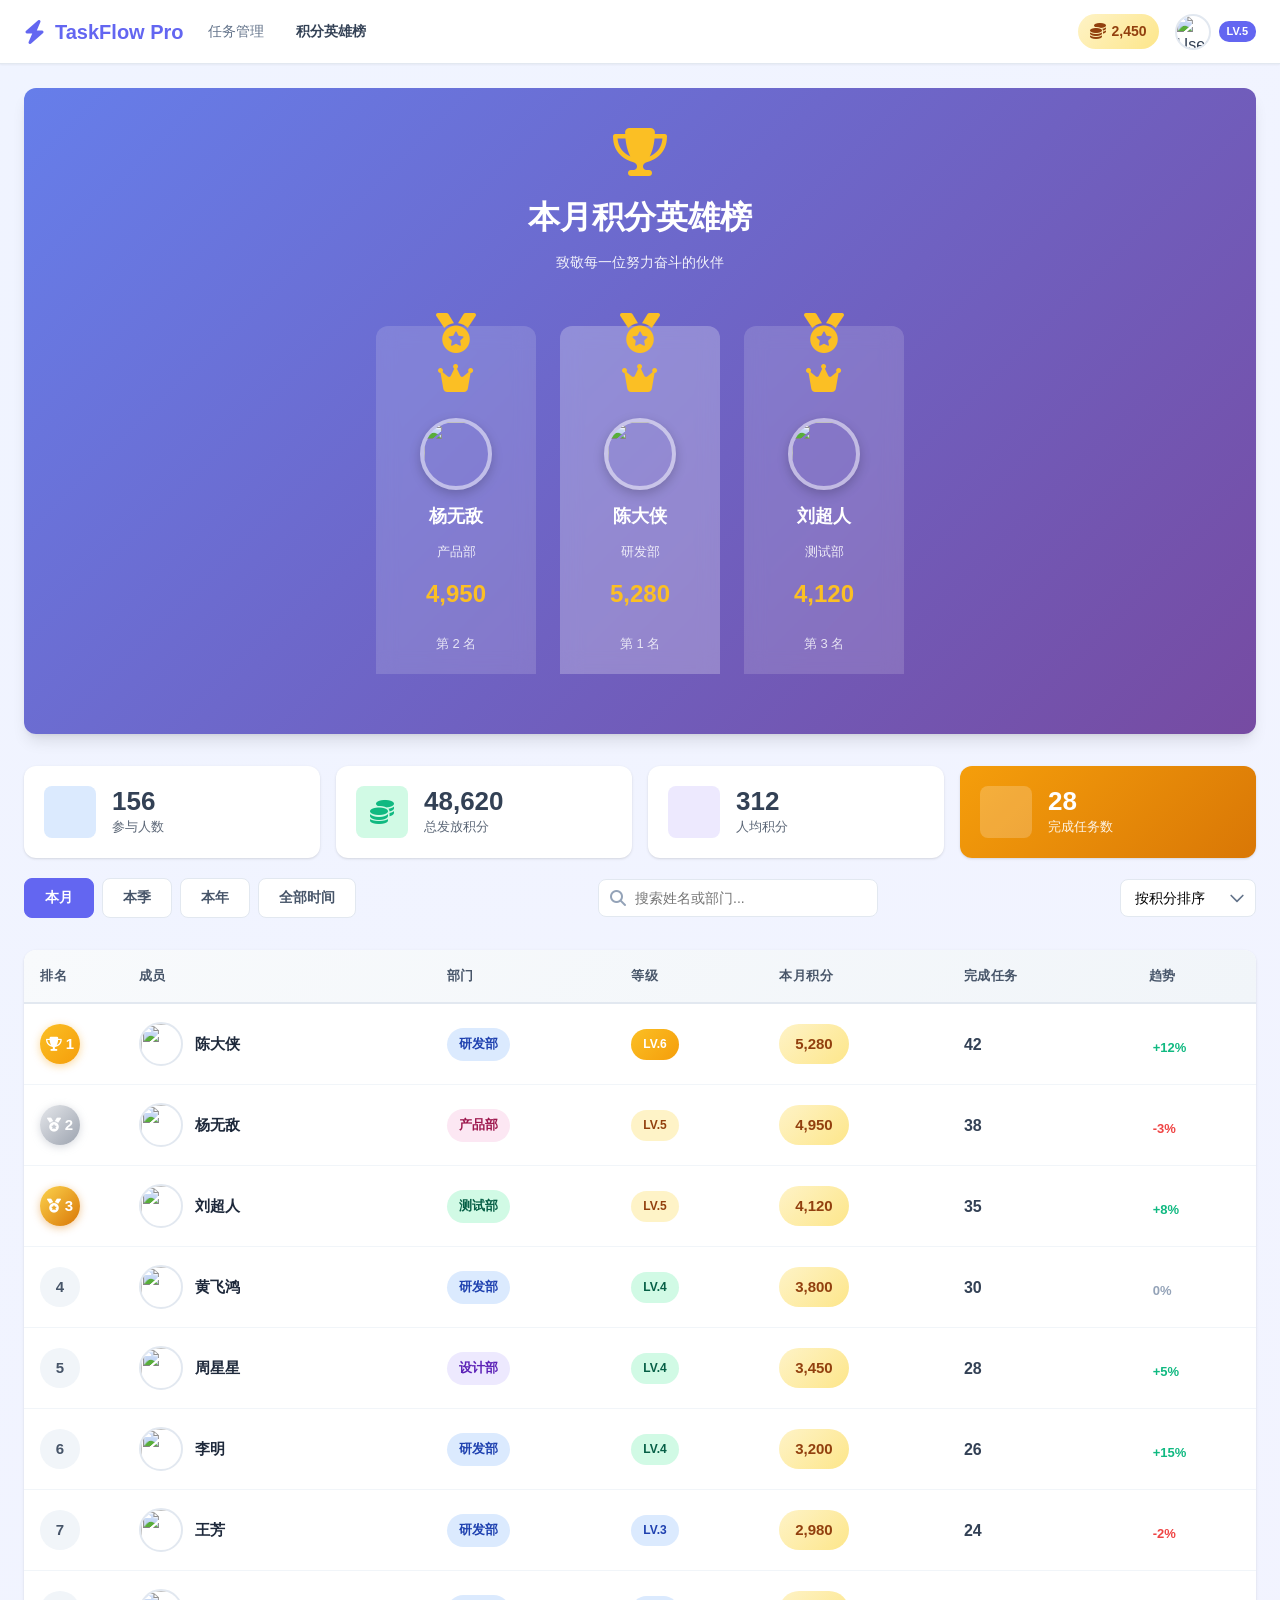
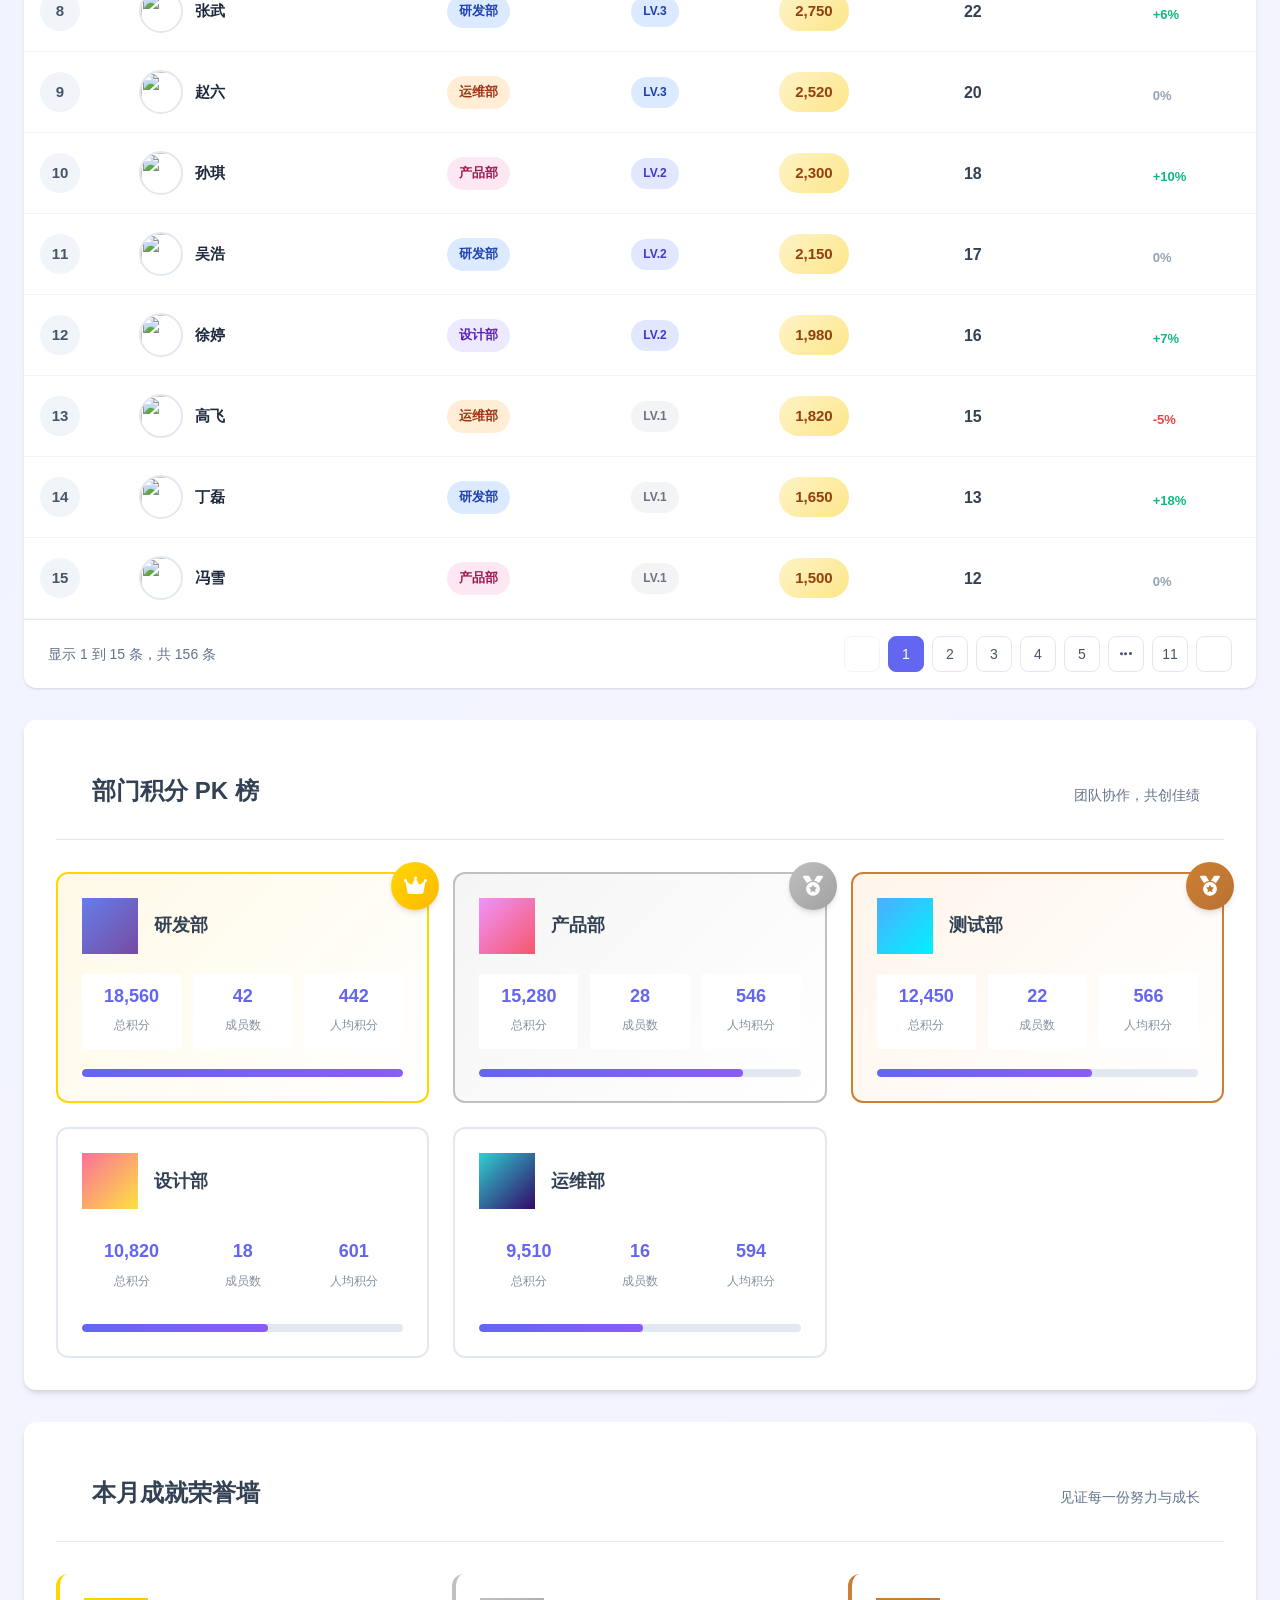
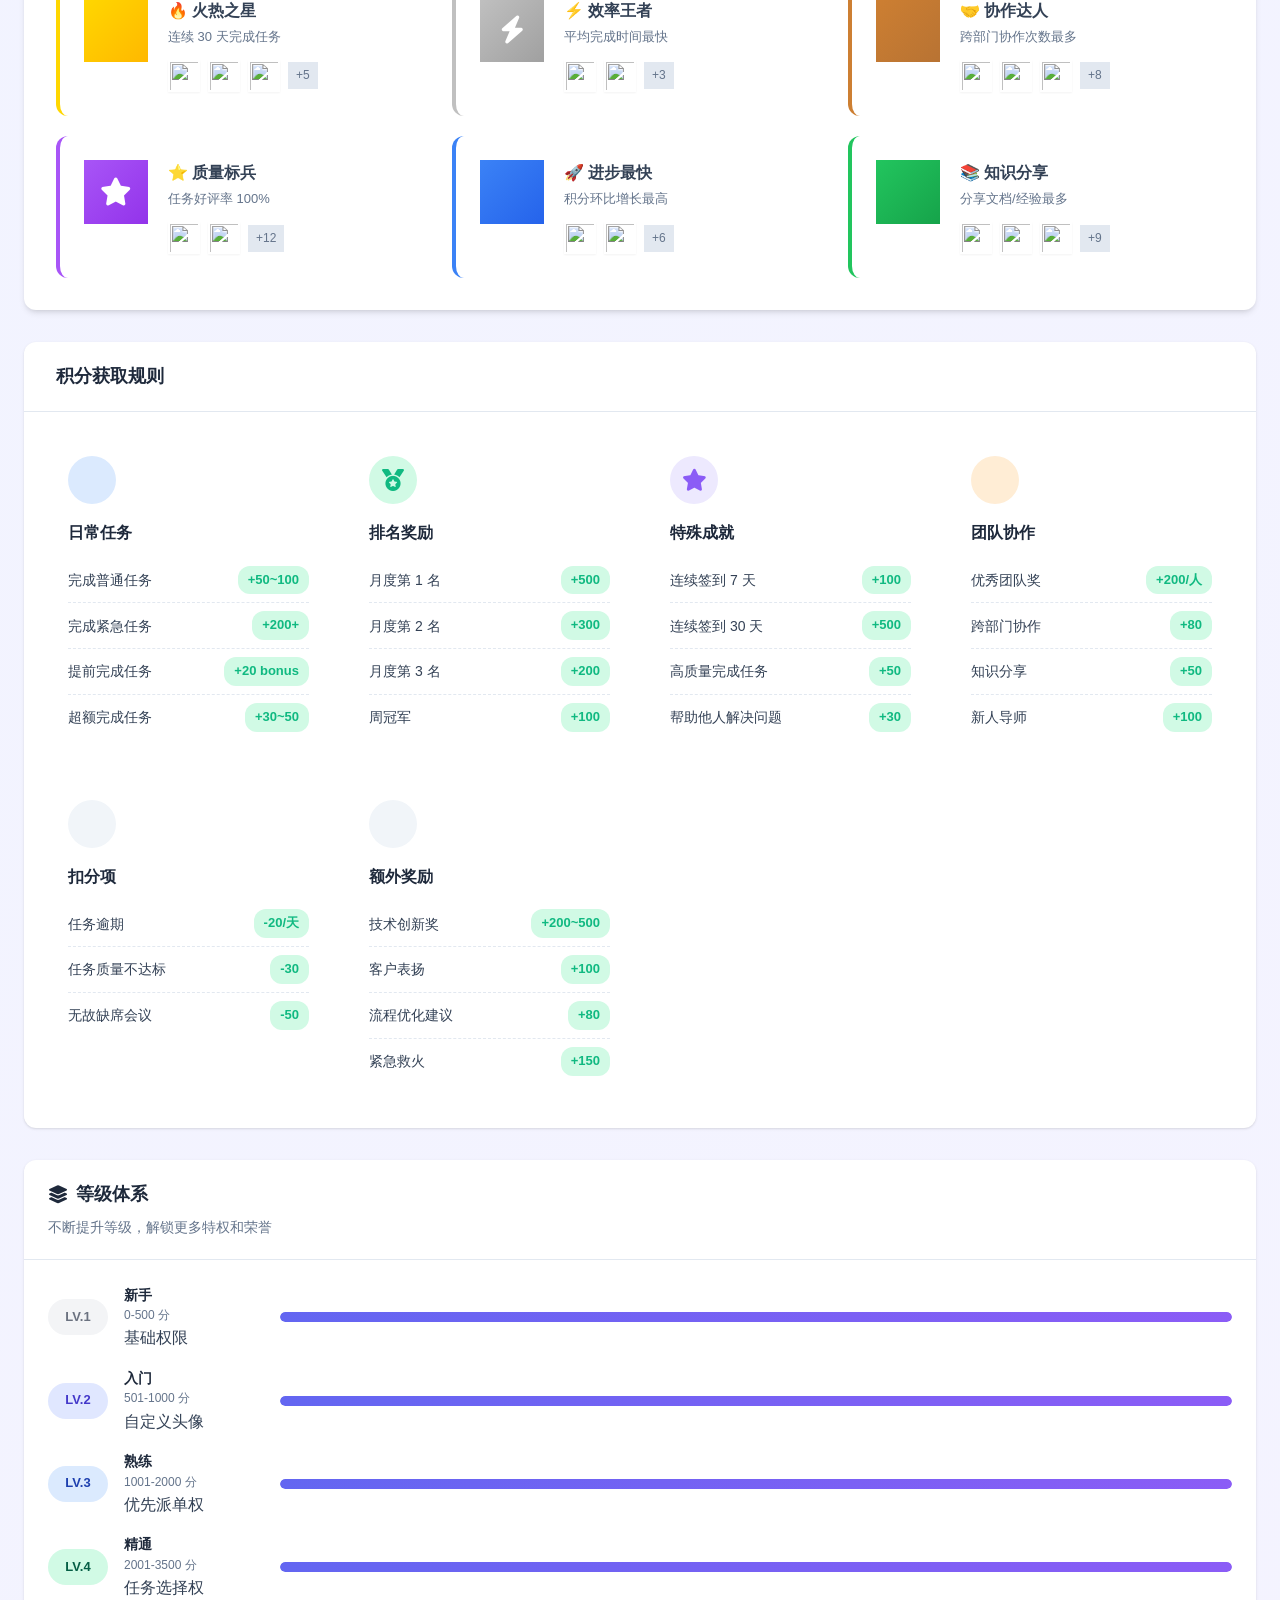
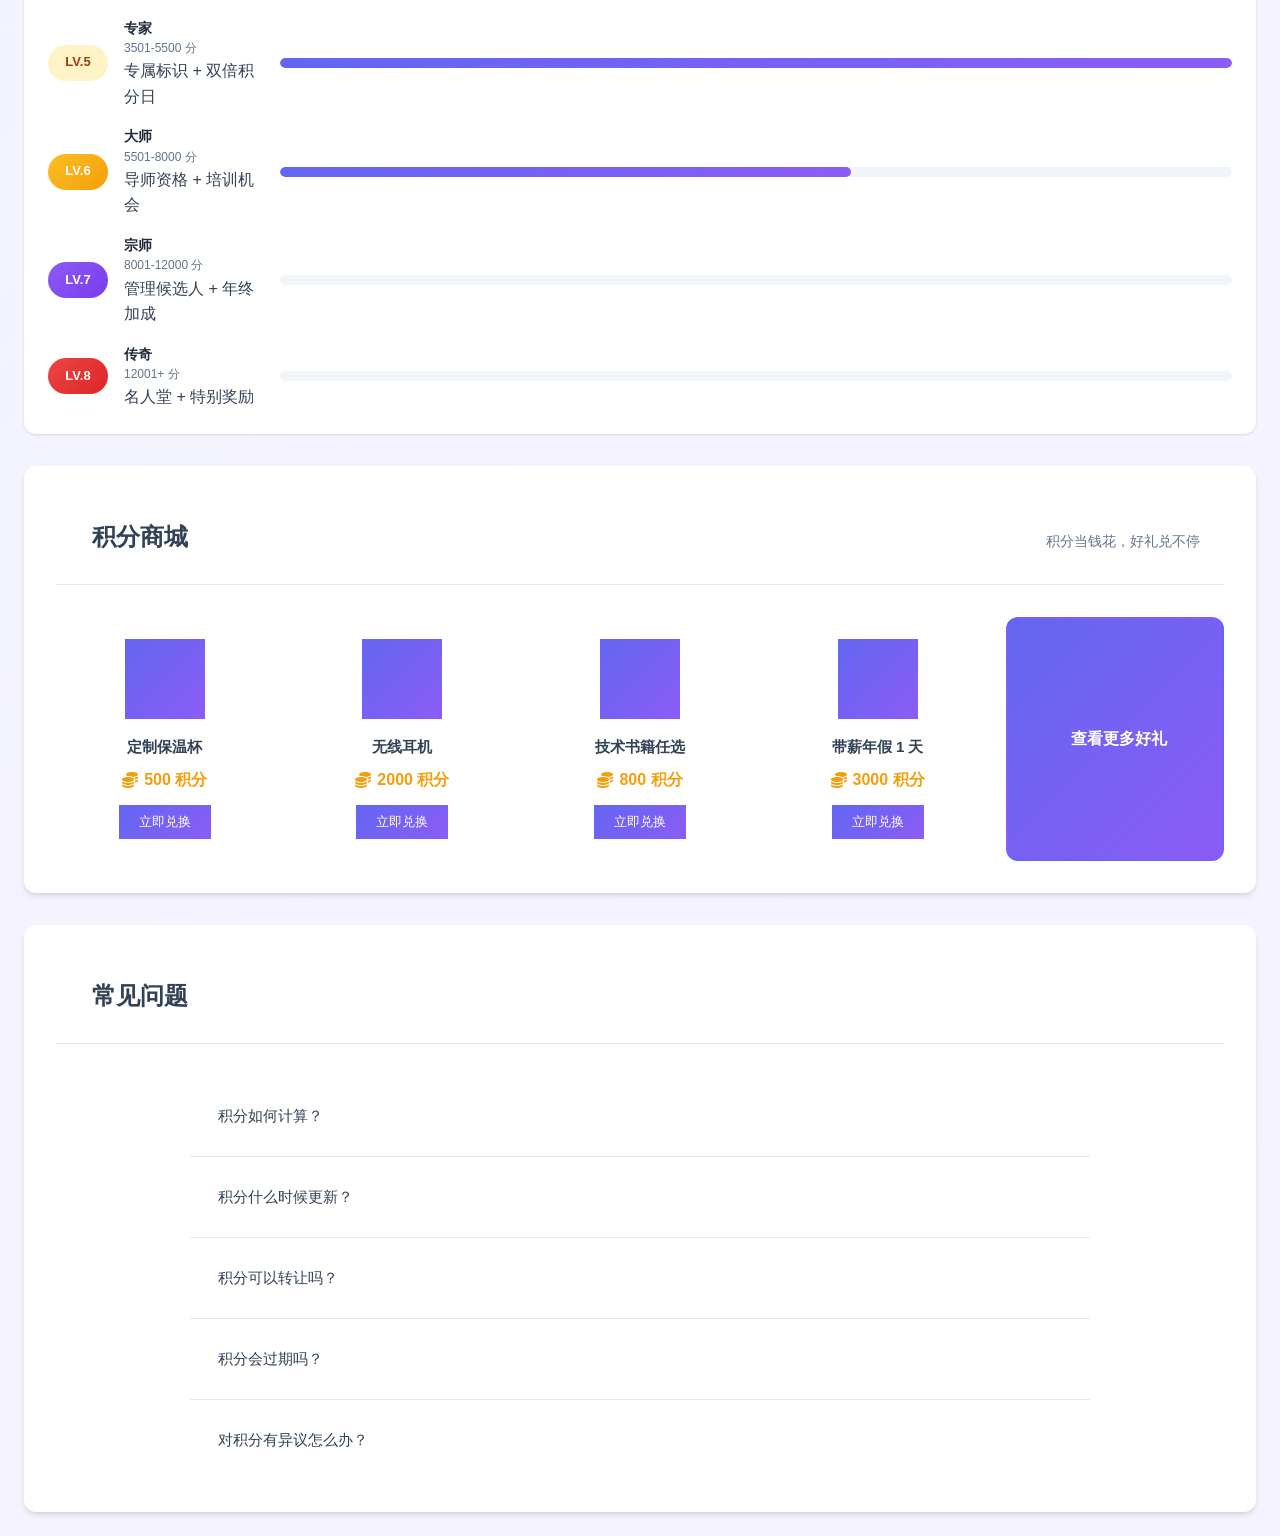
==== commit 4d8daee3: "Add department rankings, achievements wall, points mall preview, FAQs and enhanced leaderboard UI - " ====
--- a/leaderboard.html
+++ b/leaderboard.html
@@ -301,12 +301,82 @@
                             <td><span class="task-count">18</span></td>
                             <td><span class="trend up"><i class="fa-solid fa-arrow-trend-up"></i> +10%</span></td>
                         </tr>
+                        <tr class="rank-row">
+                            <td><div class="rank-badge">11</div></td>
+                            <td>
+                                <div class="member-info">
+                                    <img src="https://ui-avatars.com/api/?name=Wu+H&background=random" alt="">
+                                    <span class="member-name">吴浩</span>
+                                </div>
+                            </td>
+                            <td><span class="dept-tag dev">研发部</span></td>
+                            <td><span class="level-badge lv-2">LV.2</span></td>
+                            <td><span class="score-cell">2,150</span></td>
+                            <td><span class="task-count">17</span></td>
+                            <td><span class="trend stable"><i class="fa-solid fa-minus"></i> 0%</span></td>
+                        </tr>
+                        <tr class="rank-row">
+                            <td><div class="rank-badge">12</div></td>
+                            <td>
+                                <div class="member-info">
+                                    <img src="https://ui-avatars.com/api/?name=Xu+T&background=random" alt="">
+                                    <span class="member-name">徐婷</span>
+                                </div>
+                            </td>
+                            <td><span class="dept-tag design">设计部</span></td>
+                            <td><span class="level-badge lv-2">LV.2</span></td>
+                            <td><span class="score-cell">1,980</span></td>
+                            <td><span class="task-count">16</span></td>
+                            <td><span class="trend up"><i class="fa-solid fa-arrow-trend-up"></i> +7%</span></td>
+                        </tr>
+                        <tr class="rank-row">
+                            <td><div class="rank-badge">13</div></td>
+                            <td>
+                                <div class="member-info">
+                                    <img src="https://ui-avatars.com/api/?name=Gao+F&background=random" alt="">
+                                    <span class="member-name">高飞</span>
+                                </div>
+                            </td>
+                            <td><span class="dept-tag ops">运维部</span></td>
+                            <td><span class="level-badge lv-1">LV.1</span></td>
+                            <td><span class="score-cell">1,820</span></td>
+                            <td><span class="task-count">15</span></td>
+                            <td><span class="trend down"><i class="fa-solid fa-arrow-trend-down"></i> -5%</span></td>
+                        </tr>
+                        <tr class="rank-row">
+                            <td><div class="rank-badge">14</div></td>
+                            <td>
+                                <div class="member-info">
+                                    <img src="https://ui-avatars.com/api/?name=Ding+L&background=random" alt="">
+                                    <span class="member-name">丁磊</span>
+                                </div>
+                            </td>
+                            <td><span class="dept-tag dev">研发部</span></td>
+                            <td><span class="level-badge lv-1">LV.1</span></td>
+                            <td><span class="score-cell">1,650</span></td>
+                            <td><span class="task-count">13</span></td>
+                            <td><span class="trend up"><i class="fa-solid fa-arrow-trend-up"></i> +18%</span></td>
+                        </tr>
+                        <tr class="rank-row">
+                            <td><div class="rank-badge">15</div></td>
+                            <td>
+                                <div class="member-info">
+                                    <img src="https://ui-avatars.com/api/?name=Feng+X&background=random" alt="">
+                                    <span class="member-name">冯雪</span>
+                                </div>
+                            </td>
+                            <td><span class="dept-tag product">产品部</span></td>
+                            <td><span class="level-badge lv-1">LV.1</span></td>
+                            <td><span class="score-cell">1,500</span></td>
+                            <td><span class="task-count">12</span></td>
+                            <td><span class="trend stable"><i class="fa-solid fa-minus"></i> 0%</span></td>
+                        </tr>
                     </tbody>
                 </table>
             </div>
             
             <div class="pagination">
-                <span class="page-info">显示 1 到 10 条，共 156 条</span>
+                <span class="page-info">显示 1 到 15 条，共 156 条</span>
                 <div class="page-buttons">
                     <button class="page-btn disabled"><i class="fa-solid fa-chevron-left"></i></button>
                     <button class="page-btn active">1</button>
@@ -315,8 +385,243 @@
                     <button class="page-btn">4</button>
                     <button class="page-btn">5</button>
                     <button class="page-btn"><i class="fa-solid fa-ellipsis"></i></button>
-                    <button class="page-btn">16</button>
+                    <button class="page-btn">11</button>
                     <button class="page-btn"><i class="fa-solid fa-chevron-right"></i></button>
+                </div>
+            </div>
+        </section>
+
+        <!-- 部门排行榜 -->
+        <section class="dept-ranking-section">
+            <div class="section-header">
+                <h3><i class="fa-solid fa-building"></i> 部门积分 PK 榜</h3>
+                <p>团队协作，共创佳绩</p>
+            </div>
+            <div class="dept-ranking-grid">
+                <div class="dept-card rank-1">
+                    <div class="dept-rank-badge"><i class="fa-solid fa-crown"></i></div>
+                    <div class="dept-header">
+                        <div class="dept-icon dev"><i class="fa-solid fa-code"></i></div>
+                        <div class="dept-name">研发部</div>
+                    </div>
+                    <div class="dept-stats">
+                        <div class="stat">
+                            <span class="stat-value">18,560</span>
+                            <span class="stat-label">总积分</span>
+                        </div>
+                        <div class="stat">
+                            <span class="stat-value">42</span>
+                            <span class="stat-label">成员数</span>
+                        </div>
+                        <div class="stat">
+                            <span class="stat-value">442</span>
+                            <span class="stat-label">人均积分</span>
+                        </div>
+                    </div>
+                    <div class="dept-progress">
+                        <div class="progress-bar">
+                            <div class="progress-fill" style="width: 100%"></div>
+                        </div>
+                    </div>
+                </div>
+                <div class="dept-card rank-2">
+                    <div class="dept-rank-badge silver"><i class="fa-solid fa-medal"></i></div>
+                    <div class="dept-header">
+                        <div class="dept-icon product"><i class="fa-solid fa-lightbulb"></i></div>
+                        <div class="dept-name">产品部</div>
+                    </div>
+                    <div class="dept-stats">
+                        <div class="stat">
+                            <span class="stat-value">15,280</span>
+                            <span class="stat-label">总积分</span>
+                        </div>
+                        <div class="stat">
+                            <span class="stat-value">28</span>
+                            <span class="stat-label">成员数</span>
+                        </div>
+                        <div class="stat">
+                            <span class="stat-value">546</span>
+                            <span class="stat-label">人均积分</span>
+                        </div>
+                    </div>
+                    <div class="dept-progress">
+                        <div class="progress-bar">
+                            <div class="progress-fill" style="width: 82%"></div>
+                        </div>
+                    </div>
+                </div>
+                <div class="dept-card rank-3">
+                    <div class="dept-rank-badge bronze"><i class="fa-solid fa-medal"></i></div>
+                    <div class="dept-header">
+                        <div class="dept-icon test"><i class="fa-solid fa-bug"></i></div>
+                        <div class="dept-name">测试部</div>
+                    </div>
+                    <div class="dept-stats">
+                        <div class="stat">
+                            <span class="stat-value">12,450</span>
+                            <span class="stat-label">总积分</span>
+                        </div>
+                        <div class="stat">
+                            <span class="stat-value">22</span>
+                            <span class="stat-label">成员数</span>
+                        </div>
+                        <div class="stat">
+                            <span class="stat-value">566</span>
+                            <span class="stat-label">人均积分</span>
+                        </div>
+                    </div>
+                    <div class="dept-progress">
+                        <div class="progress-bar">
+                            <div class="progress-fill" style="width: 67%"></div>
+                        </div>
+                    </div>
+                </div>
+                <div class="dept-card rank-4">
+                    <div class="dept-header">
+                        <div class="dept-icon design"><i class="fa-solid fa-palette"></i></div>
+                        <div class="dept-name">设计部</div>
+                    </div>
+                    <div class="dept-stats">
+                        <div class="stat">
+                            <span class="stat-value">10,820</span>
+                            <span class="stat-label">总积分</span>
+                        </div>
+                        <div class="stat">
+                            <span class="stat-value">18</span>
+                            <span class="stat-label">成员数</span>
+                        </div>
+                        <div class="stat">
+                            <span class="stat-value">601</span>
+                            <span class="stat-label">人均积分</span>
+                        </div>
+                    </div>
+                    <div class="dept-progress">
+                        <div class="progress-bar">
+                            <div class="progress-fill" style="width: 58%"></div>
+                        </div>
+                    </div>
+                </div>
+                <div class="dept-card rank-5">
+                    <div class="dept-header">
+                        <div class="dept-icon ops"><i class="fa-solid fa-server"></i></div>
+                        <div class="dept-name">运维部</div>
+                    </div>
+                    <div class="dept-stats">
+                        <div class="stat">
+                            <span class="stat-value">9,510</span>
+                            <span class="stat-label">总积分</span>
+                        </div>
+                        <div class="stat">
+                            <span class="stat-value">16</span>
+                            <span class="stat-label">成员数</span>
+                        </div>
+                        <div class="stat">
+                            <span class="stat-value">594</span>
+                            <span class="stat-label">人均积分</span>
+                        </div>
+                    </div>
+                    <div class="dept-progress">
+                        <div class="progress-bar">
+                            <div class="progress-fill" style="width: 51%"></div>
+                        </div>
+                    </div>
+                </div>
+            </div>
+        </section>
+
+        <!-- 成就荣誉墙 -->
+        <section class="achievement-section">
+            <div class="section-header">
+                <h3><i class="fa-solid fa-award"></i> 本月成就荣誉墙</h3>
+                <p>见证每一份努力与成长</p>
+            </div>
+            <div class="achievement-grid">
+                <div class="achievement-card gold">
+                    <div class="achievement-icon">
+                        <i class="fa-solid fa-fire-flame-simple"></i>
+                    </div>
+                    <div class="achievement-info">
+                        <h4>🔥 火热之星</h4>
+                        <p>连续 30 天完成任务</p>
+                        <div class="achievement-users">
+                            <img src="https://ui-avatars.com/api/?name=Chen+X&background=ffd700&color=fff" alt="">
+                            <img src="https://ui-avatars.com/api/?name=Yang+Y&background=random" alt="">
+                            <img src="https://ui-avatars.com/api/?name=Liu+S&background=random" alt="">
+                            <span class="more">+5</span>
+                        </div>
+                    </div>
+                </div>
+                <div class="achievement-card silver">
+                    <div class="achievement-icon">
+                        <i class="fa-solid fa-bolt"></i>
+                    </div>
+                    <div class="achievement-info">
+                        <h4>⚡ 效率王者</h4>
+                        <p>平均完成时间最快</p>
+                        <div class="achievement-users">
+                            <img src="https://ui-avatars.com/api/?name=Huang+R&background=random" alt="">
+                            <img src="https://ui-avatars.com/api/?name=Zhou+J&background=random" alt="">
+                            <span class="more">+3</span>
+                        </div>
+                    </div>
+                </div>
+                <div class="achievement-card bronze">
+                    <div class="achievement-icon">
+                        <i class="fa-solid fa-handshake"></i>
+                    </div>
+                    <div class="achievement-info">
+                        <h4>🤝 协作达人</h4>
+                        <p>跨部门协作次数最多</p>
+                        <div class="achievement-users">
+                            <img src="https://ui-avatars.com/api/?name=Li+M&background=random" alt="">
+                            <img src="https://ui-avatars.com/api/?name=Wang+F&background=random" alt="">
+                            <img src="https://ui-avatars.com/api/?name=Zhang+W&background=random" alt="">
+                            <span class="more">+8</span>
+                        </div>
+                    </div>
+                </div>
+                <div class="achievement-card purple">
+                    <div class="achievement-icon">
+                        <i class="fa-solid fa-star"></i>
+                    </div>
+                    <div class="achievement-info">
+                        <h4>⭐ 质量标兵</h4>
+                        <p>任务好评率 100%</p>
+                        <div class="achievement-users">
+                            <img src="https://ui-avatars.com/api/?name=Zhao+L&background=random" alt="">
+                            <img src="https://ui-avatars.com/api/?name=Sun+Q&background=random" alt="">
+                            <span class="more">+12</span>
+                        </div>
+                    </div>
+                </div>
+                <div class="achievement-card blue">
+                    <div class="achievement-icon">
+                        <i class="fa-solid fa-rocket"></i>
+                    </div>
+                    <div class="achievement-info">
+                        <h4>🚀 进步最快</h4>
+                        <p>积分环比增长最高</p>
+                        <div class="achievement-users">
+                            <img src="https://ui-avatars.com/api/?name=Wu+H&background=random" alt="">
+                            <img src="https://ui-avatars.com/api/?name=Xu+T&background=random" alt="">
+                            <span class="more">+6</span>
+                        </div>
+                    </div>
+                </div>
+                <div class="achievement-card green">
+                    <div class="achievement-icon">
+                        <i class="fa-solid fa-book-open"></i>
+                    </div>
+                    <div class="achievement-info">
+                        <h4>📚 知识分享</h4>
+                        <p>分享文档/经验最多</p>
+                        <div class="achievement-users">
+                            <img src="https://ui-avatars.com/api/?name=Gao+F&background=random" alt="">
+                            <img src="https://ui-avatars.com/api/?name=Ding+L&background=random" alt="">
+                            <img src="https://ui-avatars.com/api/?name=Feng+X&background=random" alt="">
+                            <span class="more">+9</span>
+                        </div>
+                    </div>
                 </div>
             </div>
         </section>
@@ -334,6 +639,7 @@
                         <li><span>完成普通任务</span><span class="points">+50~100</span></li>
                         <li><span>完成紧急任务</span><span class="points">+200+</span></li>
                         <li><span>提前完成任务</span><span class="points">+20  bonus</span></li>
+                        <li><span>超额完成任务</span><span class="points">+30~50</span></li>
                     </ul>
                 </div>
                 <div class="rule-card">
@@ -343,6 +649,7 @@
                         <li><span>月度第 1 名</span><span class="points">+500</span></li>
                         <li><span>月度第 2 名</span><span class="points">+300</span></li>
                         <li><span>月度第 3 名</span><span class="points">+200</span></li>
+                        <li><span>周冠军</span><span class="points">+100</span></li>
                     </ul>
                 </div>
                 <div class="rule-card">
@@ -350,6 +657,7 @@
                     <h4>特殊成就</h4>
                     <ul>
                         <li><span>连续签到 7 天</span><span class="points">+100</span></li>
+                        <li><span>连续签到 30 天</span><span class="points">+500</span></li>
                         <li><span>高质量完成任务</span><span class="points">+50</span></li>
                         <li><span>帮助他人解决问题</span><span class="points">+30</span></li>
                     </ul>
@@ -361,6 +669,26 @@
                         <li><span>优秀团队奖</span><span class="points">+200/人</span></li>
                         <li><span>跨部门协作</span><span class="points">+80</span></li>
                         <li><span>知识分享</span><span class="points">+50</span></li>
+                        <li><span>新人导师</span><span class="points">+100</span></li>
+                    </ul>
+                </div>
+                <div class="rule-card">
+                    <div class="rule-icon red"><i class="fa-solid fa-triangle-exclamation"></i></div>
+                    <h4>扣分项</h4>
+                    <ul>
+                        <li><span>任务逾期</span><span class="points negative">-20/天</span></li>
+                        <li><span>任务质量不达标</span><span class="points negative">-30</span></li>
+                        <li><span>无故缺席会议</span><span class="points negative">-50</span></li>
+                    </ul>
+                </div>
+                <div class="rule-card">
+                    <div class="rule-icon cyan"><i class="fa-solid fa-gift"></i></div>
+                    <h4>额外奖励</h4>
+                    <ul>
+                        <li><span>技术创新奖</span><span class="points">+200~500</span></li>
+                        <li><span>客户表扬</span><span class="points">+100</span></li>
+                        <li><span>流程优化建议</span><span class="points">+80</span></li>
+                        <li><span>紧急救火</span><span class="points">+150</span></li>
                     </ul>
                 </div>
             </div>
@@ -378,6 +706,7 @@
                     <div class="level-info">
                         <div class="level-name">新手</div>
                         <div class="level-range">0-500 分</div>
+                        <div class="level-perks">基础权限</div>
                     </div>
                     <div class="level-bar"><div class="level-fill" style="width: 100%"></div></div>
                 </div>
@@ -386,6 +715,7 @@
                     <div class="level-info">
                         <div class="level-name">入门</div>
                         <div class="level-range">501-1000 分</div>
+                        <div class="level-perks">自定义头像</div>
                     </div>
                     <div class="level-bar"><div class="level-fill" style="width: 100%"></div></div>
                 </div>
@@ -394,6 +724,7 @@
                     <div class="level-info">
                         <div class="level-name">熟练</div>
                         <div class="level-range">1001-2000 分</div>
+                        <div class="level-perks">优先派单权</div>
                     </div>
                     <div class="level-bar"><div class="level-fill" style="width: 100%"></div></div>
                 </div>
@@ -402,6 +733,7 @@
                     <div class="level-info">
                         <div class="level-name">精通</div>
                         <div class="level-range">2001-3500 分</div>
+                        <div class="level-perks">任务选择权</div>
                     </div>
                     <div class="level-bar"><div class="level-fill" style="width: 100%"></div></div>
                 </div>
@@ -410,6 +742,7 @@
                     <div class="level-info">
                         <div class="level-name">专家</div>
                         <div class="level-range">3501-5500 分</div>
+                        <div class="level-perks">专属标识 + 双倍积分日</div>
                     </div>
                     <div class="level-bar"><div class="level-fill" style="width: 100%"></div></div>
                 </div>
@@ -418,6 +751,7 @@
                     <div class="level-info">
                         <div class="level-name">大师</div>
                         <div class="level-range">5501-8000 分</div>
+                        <div class="level-perks">导师资格 + 培训机会</div>
                     </div>
                     <div class="level-bar"><div class="level-fill" style="width: 60%"></div></div>
                 </div>
@@ -426,6 +760,7 @@
                     <div class="level-info">
                         <div class="level-name">宗师</div>
                         <div class="level-range">8001-12000 分</div>
+                        <div class="level-perks">管理候选人 + 年终加成</div>
                     </div>
                     <div class="level-bar"><div class="level-fill" style="width: 0%"></div></div>
                 </div>
@@ -434,8 +769,131 @@
                     <div class="level-info">
                         <div class="level-name">传奇</div>
                         <div class="level-range">12001+ 分</div>
+                        <div class="level-perks">名人堂 + 特别奖励</div>
                     </div>
                     <div class="level-bar"><div class="level-fill" style="width: 0%"></div></div>
+                </div>
+            </div>
+        </section>
+
+        <!-- 积分商城预告 -->
+        <section class="shop-preview-section">
+            <div class="section-header">
+                <h3><i class="fa-solid fa-store"></i> 积分商城</h3>
+                <p>积分当钱花，好礼兑不停</p>
+            </div>
+            <div class="shop-grid">
+                <div class="shop-item">
+                    <div class="item-image">
+                        <i class="fa-solid fa-mug-hot"></i>
+                    </div>
+                    <div class="item-info">
+                        <h4>定制保温杯</h4>
+                        <div class="item-points">
+                            <i class="fa-solid fa-coins"></i>
+                            <span>500 积分</span>
+                        </div>
+                        <button class="exchange-btn">立即兑换</button>
+                    </div>
+                </div>
+                <div class="shop-item">
+                    <div class="item-image">
+                        <i class="fa-solid fa-headphones"></i>
+                    </div>
+                    <div class="item-info">
+                        <h4>无线耳机</h4>
+                        <div class="item-points">
+                            <i class="fa-solid fa-coins"></i>
+                            <span>2000 积分</span>
+                        </div>
+                        <button class="exchange-btn">立即兑换</button>
+                    </div>
+                </div>
+                <div class="shop-item">
+                    <div class="item-image">
+                        <i class="fa-solid fa-book"></i>
+                    </div>
+                    <div class="item-info">
+                        <h4>技术书籍任选</h4>
+                        <div class="item-points">
+                            <i class="fa-solid fa-coins"></i>
+                            <span>800 积分</span>
+                        </div>
+                        <button class="exchange-btn">立即兑换</button>
+                    </div>
+                </div>
+                <div class="shop-item">
+                    <div class="item-image">
+                        <i class="fa-solid fa-ticket"></i>
+                    </div>
+                    <div class="item-info">
+                        <h4>带薪年假 1 天</h4>
+                        <div class="item-points">
+                            <i class="fa-solid fa-coins"></i>
+                            <span>3000 积分</span>
+                        </div>
+                        <button class="exchange-btn">立即兑换</button>
+                    </div>
+                </div>
+                <div class="shop-item more-shop">
+                    <a href="#" class="view-more">
+                        <i class="fa-solid fa-arrow-right"></i>
+                        <span>查看更多好礼</span>
+                    </a>
+                </div>
+            </div>
+        </section>
+
+        <!-- 常见问题 -->
+        <section class="faq-section">
+            <div class="section-header">
+                <h3><i class="fa-regular fa-circle-question"></i> 常见问题</h3>
+            </div>
+            <div class="faq-list">
+                <div class="faq-item">
+                    <div class="faq-question">
+                        <i class="fa-solid fa-chevron-down"></i>
+                        <span>积分如何计算？</span>
+                    </div>
+                    <div class="faq-answer">
+                        <p>积分根据任务类型、难度、完成质量和时效性综合计算。普通任务 50-100 分，紧急任务 200 分以上，另有各种成就奖励和团队奖励。</p>
+                    </div>
+                </div>
+                <div class="faq-item">
+                    <div class="faq-question">
+                        <i class="fa-solid fa-chevron-down"></i>
+                        <span>积分什么时候更新？</span>
+                    </div>
+                    <div class="faq-answer">
+                        <p>积分实时更新，任务完成后系统自动计算并发放积分。排行榜每小时刷新一次。</p>
+                    </div>
+                </div>
+                <div class="faq-item">
+                    <div class="faq-question">
+                        <i class="fa-solid fa-chevron-down"></i>
+                        <span>积分可以转让吗？</span>
+                    </div>
+                    <div class="faq-answer">
+                        <p>积分不可转让给其他用户，但可以用于积分商城兑换礼品或特权。</p>
+                    </div>
+                </div>
+                <div class="faq-item">
+                    <div class="faq-question">
+                        <i class="fa-solid fa-chevron-down"></i>
+                        <span>积分会过期吗？</span>
+                    </div>
+                    <div class="faq-answer">
+                        <p>积分有效期为一年，每年 12 月 31 日清零上一年度的积分。请及时使用您的积分兑换礼品。</p>
+                    </div>
+                </div>
+                <div class="faq-item">
+                    <div class="faq-question">
+                        <i class="fa-solid fa-chevron-down"></i>
+                        <span>对积分有异议怎么办？</span>
+                    </div>
+                    <div class="faq-answer">
+                        <p>如对积分计算有异议，请联系部门负责人或 HR 进行申诉，我们将在 3 个工作日内给予回复。</p>
+                    </div>
                 </div>
             </div>
         </section>
@@ -447,8 +905,23 @@
             btn.addEventListener('click', function() {
                 document.querySelectorAll('.filter-btn').forEach(b => b.classList.remove('active'));
                 this.classList.add('active');
+                // 模拟数据更新
+                updateLeaderboardData(this.dataset.period);
             });
         });
+
+        // 模拟数据更新函数
+        function updateLeaderboardData(period) {
+            console.log('切换时间周期:', period);
+            // 这里可以添加实际的 API 调用和数据更新逻辑
+            const periodTexts = {
+                'month': '本月',
+                'quarter': '本季',
+                'year': '本年',
+                'all': '全部时间'
+            };
+            document.querySelector('.stage-title h2').textContent = periodTexts[period] + '积分英雄榜';
+        }
 
         // 搜索功能
         const searchInput = document.querySelector('.search-box input');
@@ -473,8 +946,70 @@
             sortSelect.addEventListener('change', function() {
                 // 这里可以添加实际的排序逻辑
                 console.log('排序方式:', this.value);
+                sortLeaderboard(this.value);
             });
         }
+
+        // 模拟排序函数
+        function sortLeaderboard(criteria) {
+            console.log('按', criteria, '排序');
+            // 实际项目中这里会调用 API 或重新排列 DOM
+        }
+
+        // FAQ 展开/收起
+        document.querySelectorAll('.faq-question').forEach(question => {
+            question.addEventListener('click', function() {
+                const faqItem = this.parentElement;
+                faqItem.classList.toggle('active');
+                const icon = this.querySelector('i');
+                icon.style.transform = faqItem.classList.contains('active') ? 'rotate(180deg)' : 'rotate(0deg)';
+            });
+        });
+
+        // 分页功能
+        document.querySelectorAll('.page-btn').forEach(btn => {
+            btn.addEventListener('click', function() {
+                if (this.classList.contains('disabled')) return;
+                document.querySelectorAll('.page-btn').forEach(b => b.classList.remove('active'));
+                if (!this.querySelector('i')) {
+                    this.classList.add('active');
+                }
+                // 这里可以添加实际的分页逻辑
+                const pageNum = this.textContent.trim();
+                if (pageNum && !isNaN(pageNum)) {
+                    console.log('跳转到第', pageNum, '页');
+                }
+            });
+        });
+
+        // 积分商城兑换按钮
+        document.querySelectorAll('.exchange-btn').forEach(btn => {
+            btn.addEventListener('click', function() {
+                const itemName = this.parentElement.querySelector('h4').textContent;
+                const itemPoints = this.parentElement.querySelector('.item-points span').textContent;
+                if (confirm(`确定要使用${itemPoints}兑换"${itemName}"吗？`)) {
+                    alert('兑换成功！礼品将在 3 个工作日内发放。');
+                }
+            });
+        });
+
+        // 滚动动画
+        const observerOptions = {
+            threshold: 0.1,
+            rootMargin: '0px 0px -50px 0px'
+        };
+
+        const observer = new IntersectionObserver((entries) => {
+            entries.forEach(entry => {
+                if (entry.isIntersecting) {
+                    entry.target.classList.add('animate-in');
+                }
+            });
+        }, observerOptions);
+
+        document.querySelectorAll('.podium-item, .dept-card, .achievement-card, .rule-card, .level-item, .shop-item').forEach(el => {
+            observer.observe(el);
+        });
     </script>
 </body>
 </html>
--- a/leaderboard.css
+++ b/leaderboard.css
@@ -749,3 +749,548 @@
         font-size: 13px;
     }
 }
+
+/* 部门排行榜 */
+.dept-ranking-section {
+    background: var(--white);
+    border-radius: var(--radius-lg);
+    padding: 32px;
+    box-shadow: var(--shadow-md);
+}
+
+.section-header {
+    text-align: center;
+    margin-bottom: 32px;
+}
+
+.section-header h3 {
+    font-size: 24px;
+    color: var(--gray-800);
+    margin-bottom: 8px;
+    display: flex;
+    align-items: center;
+    justify-content: center;
+    gap: 12px;
+}
+
+.section-header h3 i {
+    color: var(--primary);
+}
+
+.section-header p {
+    color: var(--gray-500);
+    font-size: 14px;
+}
+
+.dept-ranking-grid {
+    display: grid;
+    grid-template-columns: repeat(auto-fit, minmax(280px, 1fr));
+    gap: 24px;
+}
+
+.dept-card {
+    background: linear-gradient(135deg, var(--gray-50) 0%, var(--white) 100%);
+    border-radius: var(--radius-lg);
+    padding: 24px;
+    border: 2px solid var(--gray-200);
+    position: relative;
+    transition: all 0.3s ease;
+}
+
+.dept-card:hover {
+    transform: translateY(-5px);
+    box-shadow: var(--shadow-lg);
+}
+
+.dept-card.rank-1 {
+    border-color: #ffd700;
+    background: linear-gradient(135deg, #fff9e6 0%, var(--white) 100%);
+}
+
+.dept-card.rank-2 {
+    border-color: #c0c0c0;
+    background: linear-gradient(135deg, #f5f5f5 0%, var(--white) 100%);
+}
+
+.dept-card.rank-3 {
+    border-color: #cd7f32;
+    background: linear-gradient(135deg, #fff5eb 0%, var(--white) 100%);
+}
+
+.dept-rank-badge {
+    position: absolute;
+    top: -12px;
+    right: -12px;
+    width: 48px;
+    height: 48px;
+    background: linear-gradient(135deg, #ffd700 0%, #ffb800 100%);
+    border-radius: 50%;
+    display: flex;
+    align-items: center;
+    justify-content: center;
+    color: var(--white);
+    font-size: 20px;
+    box-shadow: var(--shadow-md);
+}
+
+.dept-rank-badge.silver {
+    background: linear-gradient(135deg, #c0c0c0 0%, #a0a0a0 100%);
+}
+
+.dept-rank-badge.bronze {
+    background: linear-gradient(135deg, #cd7f32 0%, #b87333 100%);
+}
+
+.dept-header {
+    display: flex;
+    align-items: center;
+    gap: 16px;
+    margin-bottom: 20px;
+}
+
+.dept-icon {
+    width: 56px;
+    height: 56px;
+    border-radius: var(--radius-md);
+    display: flex;
+    align-items: center;
+    justify-content: center;
+    font-size: 24px;
+    color: var(--white);
+}
+
+.dept-icon.dev {
+    background: linear-gradient(135deg, #667eea 0%, #764ba2 100%);
+}
+
+.dept-icon.product {
+    background: linear-gradient(135deg, #f093fb 0%, #f5576c 100%);
+}
+
+.dept-icon.test {
+    background: linear-gradient(135deg, #4facfe 0%, #00f2fe 100%);
+}
+
+.dept-icon.design {
+    background: linear-gradient(135deg, #fa709a 0%, #fee140 100%);
+}
+
+.dept-icon.ops {
+    background: linear-gradient(135deg, #30cfd0 0%, #330867 100%);
+}
+
+.dept-name {
+    font-size: 18px;
+    font-weight: 600;
+    color: var(--gray-800);
+}
+
+.dept-stats {
+    display: grid;
+    grid-template-columns: repeat(3, 1fr);
+    gap: 12px;
+    margin-bottom: 20px;
+}
+
+.stat {
+    text-align: center;
+    padding: 12px;
+    background: var(--white);
+    border-radius: var(--radius-md);
+}
+
+.stat-value {
+    display: block;
+    font-size: 18px;
+    font-weight: 700;
+    color: var(--primary);
+    margin-bottom: 4px;
+}
+
+.stat-label {
+    font-size: 12px;
+    color: var(--gray-500);
+}
+
+.dept-progress {
+    margin-top: 16px;
+}
+
+.progress-bar {
+    height: 8px;
+    background: var(--gray-200);
+    border-radius: 4px;
+    overflow: hidden;
+}
+
+.progress-fill {
+    height: 100%;
+    background: linear-gradient(90deg, var(--primary) 0%, var(--secondary) 100%);
+    border-radius: 4px;
+    transition: width 1s ease;
+}
+
+/* 成就荣誉墙 */
+.achievement-section {
+    background: var(--white);
+    border-radius: var(--radius-lg);
+    padding: 32px;
+    box-shadow: var(--shadow-md);
+}
+
+.achievement-grid {
+    display: grid;
+    grid-template-columns: repeat(auto-fit, minmax(320px, 1fr));
+    gap: 20px;
+}
+
+.achievement-card {
+    display: flex;
+    gap: 20px;
+    padding: 24px;
+    background: var(--gray-50);
+    border-radius: var(--radius-lg);
+    border-left: 4px solid var(--gray-300);
+    transition: all 0.3s ease;
+}
+
+.achievement-card:hover {
+    transform: translateX(5px);
+    box-shadow: var(--shadow-md);
+}
+
+.achievement-card.gold {
+    border-left-color: #ffd700;
+    background: linear-gradient(90deg, #fff9e6 0%, var(--gray-50) 100%);
+}
+
+.achievement-card.silver {
+    border-left-color: #c0c0c0;
+    background: linear-gradient(90deg, #f5f5f5 0%, var(--gray-50) 100%);
+}
+
+.achievement-card.bronze {
+    border-left-color: #cd7f32;
+    background: linear-gradient(90deg, #fff5eb 0%, var(--gray-50) 100%);
+}
+
+.achievement-card.purple {
+    border-left-color: #a855f7;
+    background: linear-gradient(90deg, #f5f0ff 0%, var(--gray-50) 100%);
+}
+
+.achievement-card.blue {
+    border-left-color: #3b82f6;
+    background: linear-gradient(90deg, #eff6ff 0%, var(--gray-50) 100%);
+}
+
+.achievement-card.green {
+    border-left-color: #22c55e;
+    background: linear-gradient(90deg, #f0fdf4 0%, var(--gray-50) 100%);
+}
+
+.achievement-icon {
+    width: 64px;
+    height: 64px;
+    border-radius: var(--radius-full);
+    display: flex;
+    align-items: center;
+    justify-content: center;
+    font-size: 28px;
+    flex-shrink: 0;
+}
+
+.achievement-card.gold .achievement-icon {
+    background: linear-gradient(135deg, #ffd700 0%, #ffb800 100%);
+    color: var(--white);
+}
+
+.achievement-card.silver .achievement-icon {
+    background: linear-gradient(135deg, #c0c0c0 0%, #a0a0a0 100%);
+    color: var(--white);
+}
+
+.achievement-card.bronze .achievement-icon {
+    background: linear-gradient(135deg, #cd7f32 0%, #b87333 100%);
+    color: var(--white);
+}
+
+.achievement-card.purple .achievement-icon {
+    background: linear-gradient(135deg, #a855f7 0%, #9333ea 100%);
+    color: var(--white);
+}
+
+.achievement-card.blue .achievement-icon {
+    background: linear-gradient(135deg, #3b82f6 0%, #2563eb 100%);
+    color: var(--white);
+}
+
+.achievement-card.green .achievement-icon {
+    background: linear-gradient(135deg, #22c55e 0%, #16a34a 100%);
+    color: var(--white);
+}
+
+.achievement-info h4 {
+    font-size: 16px;
+    font-weight: 600;
+    color: var(--gray-800);
+    margin-bottom: 4px;
+}
+
+.achievement-info p {
+    font-size: 13px;
+    color: var(--gray-500);
+    margin-bottom: 12px;
+}
+
+.achievement-users {
+    display: flex;
+    align-items: center;
+    gap: 8px;
+}
+
+.achievement-users img {
+    width: 32px;
+    height: 32px;
+    border-radius: var(--radius-full);
+    border: 2px solid var(--white);
+    box-shadow: var(--shadow-sm);
+}
+
+.achievement-users .more {
+    font-size: 12px;
+    color: var(--gray-500);
+    background: var(--gray-200);
+    padding: 4px 8px;
+    border-radius: var(--radius-full);
+}
+
+/* 积分商城 */
+.shop-preview-section {
+    background: var(--white);
+    border-radius: var(--radius-lg);
+    padding: 32px;
+    box-shadow: var(--shadow-md);
+}
+
+.shop-grid {
+    display: grid;
+    grid-template-columns: repeat(auto-fit, minmax(200px, 1fr));
+    gap: 20px;
+}
+
+.shop-item {
+    background: var(--gray-50);
+    border-radius: var(--radius-lg);
+    padding: 20px;
+    text-align: center;
+    transition: all 0.3s ease;
+    border: 2px solid transparent;
+}
+
+.shop-item:hover {
+    border-color: var(--primary);
+    transform: translateY(-5px);
+    box-shadow: var(--shadow-lg);
+}
+
+.item-image {
+    width: 80px;
+    height: 80px;
+    margin: 0 auto 16px;
+    background: linear-gradient(135deg, var(--primary) 0%, var(--secondary) 100%);
+    border-radius: var(--radius-full);
+    display: flex;
+    align-items: center;
+    justify-content: center;
+    font-size: 32px;
+    color: var(--white);
+}
+
+.item-info h4 {
+    font-size: 15px;
+    font-weight: 600;
+    color: var(--gray-800);
+    margin-bottom: 8px;
+}
+
+.item-points {
+    display: flex;
+    align-items: center;
+    justify-content: center;
+    gap: 6px;
+    color: #f59e0b;
+    font-weight: 600;
+    margin-bottom: 12px;
+}
+
+.item-points i {
+    font-size: 16px;
+}
+
+.exchange-btn {
+    background: linear-gradient(135deg, var(--primary) 0%, var(--secondary) 100%);
+    color: var(--white);
+    border: none;
+    padding: 8px 20px;
+    border-radius: var(--radius-full);
+    font-size: 13px;
+    font-weight: 500;
+    cursor: pointer;
+    transition: all 0.3s ease;
+}
+
+.exchange-btn:hover {
+    transform: scale(1.05);
+    box-shadow: var(--shadow-md);
+}
+
+.shop-item.more-shop {
+    display: flex;
+    align-items: center;
+    justify-content: center;
+    background: linear-gradient(135deg, var(--primary) 0%, var(--secondary) 100%);
+}
+
+.view-more {
+    color: var(--white);
+    text-decoration: none;
+    display: flex;
+    align-items: center;
+    gap: 8px;
+    font-weight: 600;
+}
+
+.view-more:hover {
+    gap: 12px;
+}
+
+/* 常见问题 */
+.faq-section {
+    background: var(--white);
+    border-radius: var(--radius-lg);
+    padding: 32px;
+    box-shadow: var(--shadow-md);
+}
+
+.faq-list {
+    max-width: 900px;
+    margin: 0 auto;
+}
+
+.faq-item {
+    border-bottom: 1px solid var(--gray-200);
+    padding: 16px 0;
+}
+
+.faq-item:last-child {
+    border-bottom: none;
+}
+
+.faq-question {
+    display: flex;
+    align-items: center;
+    gap: 12px;
+    cursor: pointer;
+    padding: 12px 16px;
+    background: var(--gray-50);
+    border-radius: var(--radius-md);
+    transition: all 0.3s ease;
+}
+
+.faq-question:hover {
+    background: var(--gray-100);
+}
+
+.faq-question i {
+    color: var(--primary);
+    transition: transform 0.3s ease;
+}
+
+.faq-question span {
+    font-size: 15px;
+    font-weight: 500;
+    color: var(--gray-800);
+    flex: 1;
+}
+
+.faq-answer {
+    max-height: 0;
+    overflow: hidden;
+    transition: max-height 0.3s ease;
+}
+
+.faq-item.active .faq-answer {
+    max-height: 200px;
+    margin-top: 12px;
+}
+
+.faq-answer p {
+    padding: 16px;
+    background: var(--gray-50);
+    border-radius: var(--radius-md);
+    color: var(--gray-600);
+    line-height: 1.6;
+}
+
+/* 动画效果 */
+@keyframes fadeInUp {
+    from {
+        opacity: 0;
+        transform: translateY(30px);
+    }
+    to {
+        opacity: 1;
+        transform: translateY(0);
+    }
+}
+
+.animate-in {
+    animation: fadeInUp 0.6s ease forwards;
+}
+
+.podium-item,
+.dept-card,
+.achievement-card,
+.rule-card,
+.level-item,
+.shop-item {
+    opacity: 0;
+}
+
+.podium-item.animate-in,
+.dept-card.animate-in,
+.achievement-card.animate-in,
+.rule-card.animate-in,
+.level-item.animate-in,
+.shop-item.animate-in {
+    opacity: 1;
+}
+
+/* 响应式调整 */
+@media (max-width: 768px) {
+    .dept-ranking-grid {
+        grid-template-columns: 1fr;
+    }
+    
+    .achievement-grid {
+        grid-template-columns: 1fr;
+    }
+    
+    .shop-grid {
+        grid-template-columns: repeat(2, 1fr);
+    }
+    
+    .dept-stats {
+        grid-template-columns: 1fr;
+    }
+    
+    .achievement-card {
+        flex-direction: column;
+        text-align: center;
+    }
+    
+    .achievement-users {
+        justify-content: center;
+    }
+}
